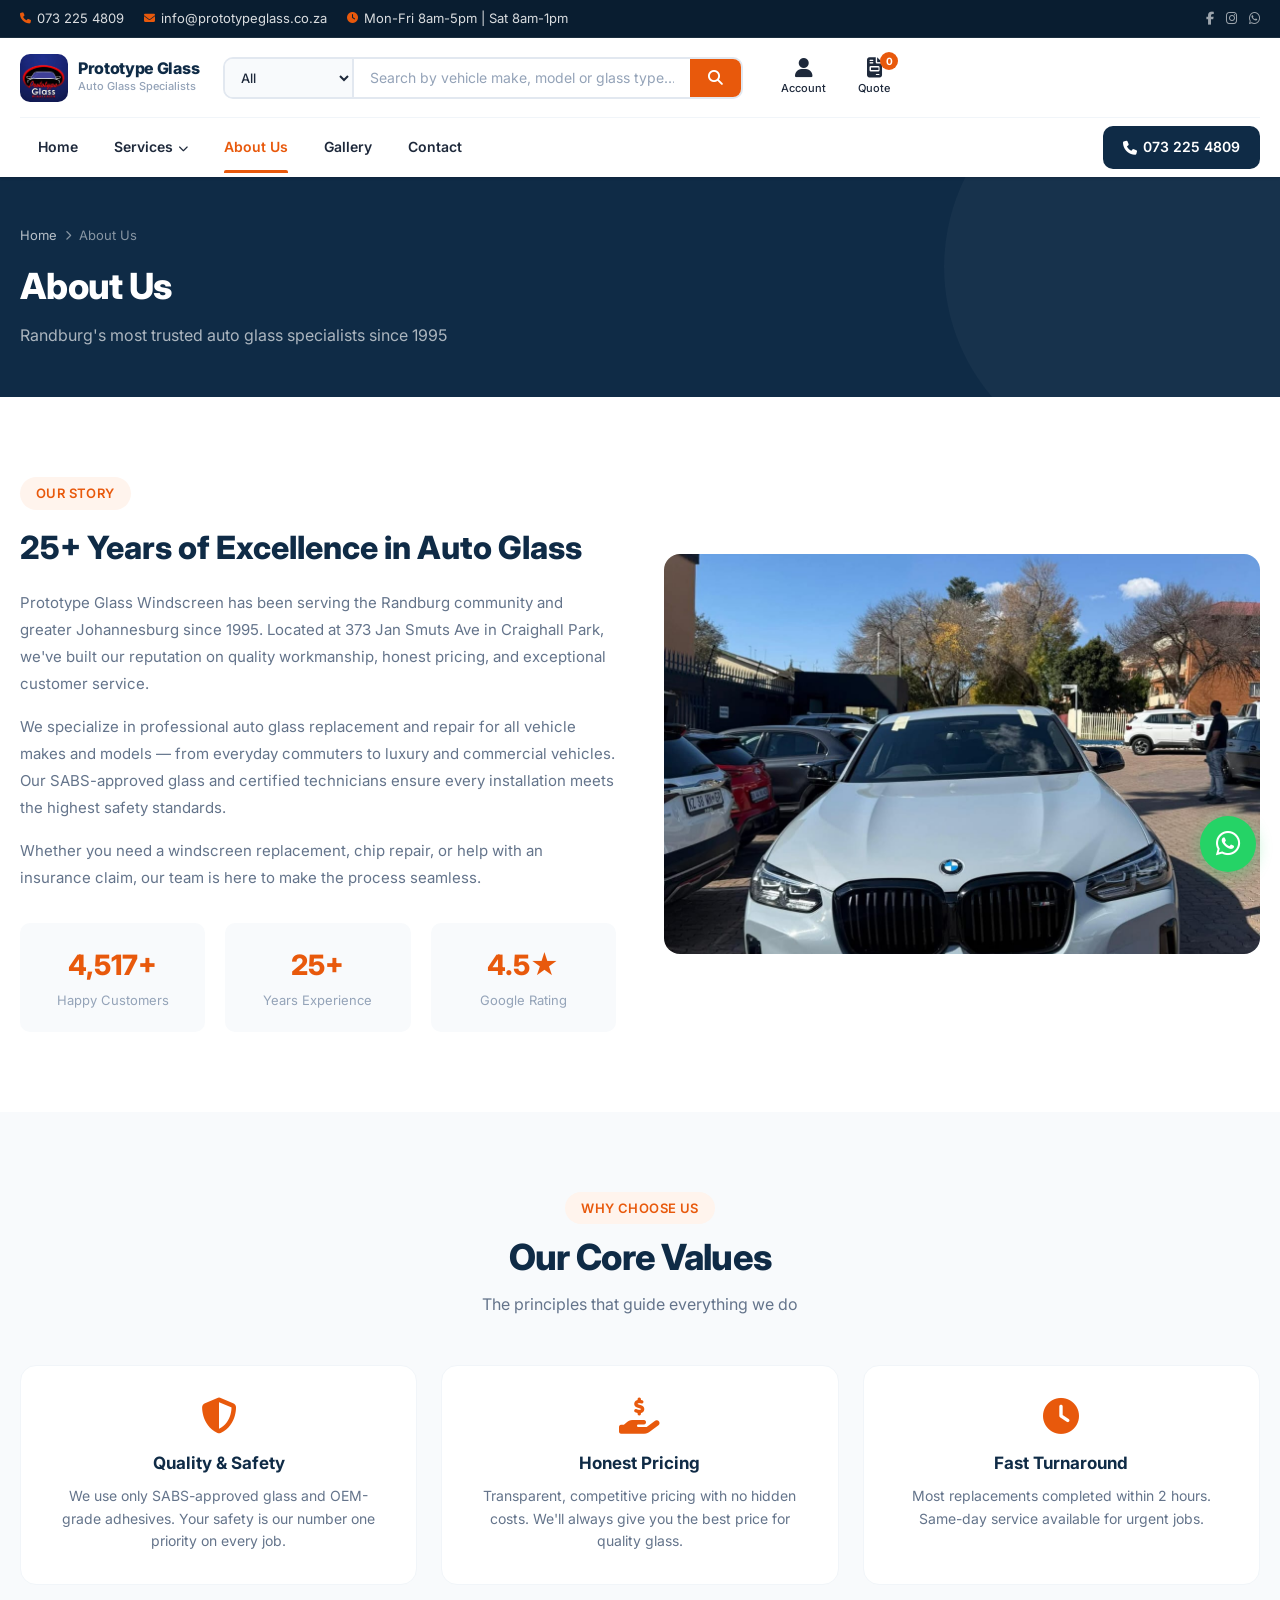
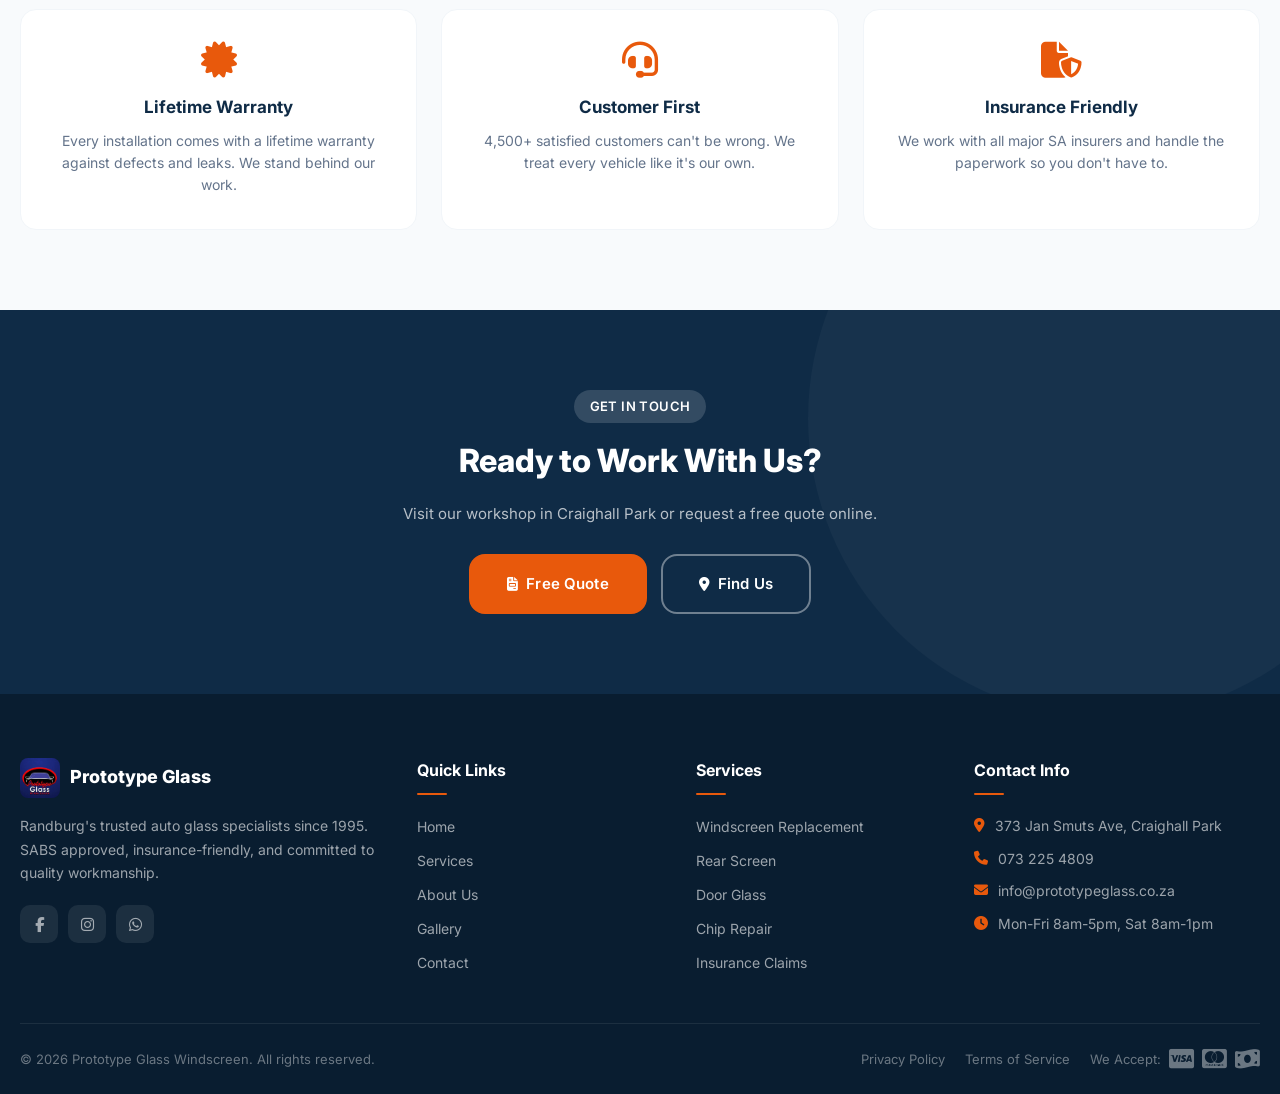
==== about.html @ 31b64b14 "Prototype Glass Windscreen - Professional e-commerce website - 5-page responsive website (index, ser" ====
<!DOCTYPE html>
<html lang="en">
<head>
    <meta charset="UTF-8">
    <meta name="viewport" content="width=device-width, initial-scale=1.0">
    <meta name="description" content="About Prototype Glass Windscreen - Randburg's trusted auto glass specialists since 1995. SABS approved, 4,500+ happy customers.">
    <title>About Us | Prototype Glass Windscreen - Randburg</title>
    <link rel="stylesheet" href="css/styles.css">
    <link rel="preconnect" href="https://fonts.googleapis.com">
    <link rel="preconnect" href="https://fonts.gstatic.com" crossorigin>
    <link href="https://fonts.googleapis.com/css2?family=Inter:wght@300;400;500;600;700;800&display=swap" rel="stylesheet">
    <link rel="stylesheet" href="https://cdnjs.cloudflare.com/ajax/libs/font-awesome/6.5.1/css/all.min.css">
</head>
<body>
    <!-- Top Bar -->
    <div class="top-bar">
        <div class="container">
            <div class="top-bar-inner">
                <div class="top-bar-left">
                    <a href="tel:0732254809"><i class="fas fa-phone"></i> 073 225 4809</a>
                    <a href="mailto:info@prototypeglass.co.za"><i class="fas fa-envelope"></i> info@prototypeglass.co.za</a>
                    <span class="top-bar-hours"><i class="fas fa-clock"></i> Mon-Fri 8am-5pm | Sat 8am-1pm</span>
                </div>
                <div class="top-bar-right">
                    <div class="top-bar-social">
                        <a href="#"><i class="fab fa-facebook-f"></i></a>
                        <a href="#"><i class="fab fa-instagram"></i></a>
                        <a href="#"><i class="fab fa-whatsapp"></i></a>
                    </div>
                </div>
            </div>
        </div>
    </div>

    <!-- Navigation -->
    <nav class="navbar" id="navbar">
        <div class="container">
            <div class="nav-wrapper">
                <a href="index.html" class="logo">
                    <img src="images/brands/logo.jpeg" alt="Prototype Glass Windscreen">
                    <div class="logo-text">
                        <span class="logo-name">Prototype Glass</span>
                        <span class="logo-tagline">Auto Glass Specialists</span>
                    </div>
                </a>
                <div class="nav-search" id="navSearch">
                    <form action="search.php" method="GET" class="search-form">
                        <select name="category" class="search-category">
                            <option value="all">All</option>
                            <option value="windscreen">Windscreens</option>
                            <option value="rear">Rear Glass</option>
                            <option value="door">Door Glass</option>
                            <option value="repair">Repairs</option>
                        </select>
                        <input type="text" name="q" placeholder="Search by vehicle make, model or glass type..." class="search-input" id="searchInput" autocomplete="off">
                        <button type="submit" class="search-btn"><i class="fas fa-search"></i></button>
                    </form>
                    <div class="search-results" id="searchResults"></div>
                </div>
                <div class="nav-actions">
                    <a href="contact.html" class="nav-action-btn"><i class="fas fa-user"></i><span>Account</span></a>
                    <a href="index.html#quote" class="nav-action-btn nav-quote-btn"><i class="fas fa-file-invoice"></i><span>Quote</span><span class="quote-count" id="quoteCount">0</span></a>
                </div>
                <button class="mobile-toggle" id="mobileToggle" aria-label="Menu"><span></span><span></span><span></span></button>
            </div>
            <div class="nav-menu-wrapper" id="navMenuWrapper">
                <ul class="nav-menu">
                    <li><a href="index.html">Home</a></li>
                    <li class="has-dropdown"><a href="services.html">Services <i class="fas fa-chevron-down"></i></a></li>
                    <li><a href="about.html" class="active">About Us</a></li>
                    <li><a href="gallery.html">Gallery</a></li>
                    <li><a href="contact.html">Contact</a></li>
                </ul>
                <div class="nav-menu-cta"><a href="tel:0732254809" class="nav-call-btn"><i class="fas fa-phone"></i> 073 225 4809</a></div>
            </div>
        </div>
    </nav>

    <!-- Page Header -->
    <section class="page-header">
        <div class="container">
            <div class="page-header-content">
                <div class="page-breadcrumb">
                    <a href="index.html">Home</a> <i class="fas fa-chevron-right" style="font-size:10px;"></i> <span>About Us</span>
                </div>
                <h1>About Us</h1>
                <p>Randburg's most trusted auto glass specialists since 1995</p>
            </div>
        </div>
    </section>

    <!-- About Hero -->
    <section class="about-hero">
        <div class="container">
            <div class="about-grid">
                <div class="about-content">
                    <span class="section-badge">Our Story</span>
                    <h2>25+ Years of Excellence in Auto Glass</h2>
                    <p>Prototype Glass Windscreen has been serving the Randburg community and greater Johannesburg since 1995. Located at 373 Jan Smuts Ave in Craighall Park, we've built our reputation on quality workmanship, honest pricing, and exceptional customer service.</p>
                    <p>We specialize in professional auto glass replacement and repair for all vehicle makes and models — from everyday commuters to luxury and commercial vehicles. Our SABS-approved glass and certified technicians ensure every installation meets the highest safety standards.</p>
                    <p>Whether you need a windscreen replacement, chip repair, or help with an insurance claim, our team is here to make the process seamless.</p>
                    <div class="about-stats">
                        <div class="about-stat">
                            <strong>4,517+</strong>
                            <span>Happy Customers</span>
                        </div>
                        <div class="about-stat">
                            <strong>25+</strong>
                            <span>Years Experience</span>
                        </div>
                        <div class="about-stat">
                            <strong>4.5★</strong>
                            <span>Google Rating</span>
                        </div>
                    </div>
                </div>
                <div class="about-img">
                    <img src="images/services/WhatsApp Image 2026-04-15 at 3.09.18 PM.jpeg" alt="Our Workshop" loading="lazy">
                </div>
            </div>
        </div>
    </section>

    <!-- Values -->
    <section class="values-section">
        <div class="container">
            <div class="section-header">
                <span class="section-badge">Why Choose Us</span>
                <h2>Our Core Values</h2>
                <p>The principles that guide everything we do</p>
            </div>
            <div class="values-grid">
                <div class="value-card">
                    <i class="fas fa-shield-halved"></i>
                    <h3>Quality & Safety</h3>
                    <p>We use only SABS-approved glass and OEM-grade adhesives. Your safety is our number one priority on every job.</p>
                </div>
                <div class="value-card">
                    <i class="fas fa-hand-holding-dollar"></i>
                    <h3>Honest Pricing</h3>
                    <p>Transparent, competitive pricing with no hidden costs. We'll always give you the best price for quality glass.</p>
                </div>
                <div class="value-card">
                    <i class="fas fa-clock"></i>
                    <h3>Fast Turnaround</h3>
                    <p>Most replacements completed within 2 hours. Same-day service available for urgent jobs.</p>
                </div>
                <div class="value-card">
                    <i class="fas fa-certificate"></i>
                    <h3>Lifetime Warranty</h3>
                    <p>Every installation comes with a lifetime warranty against defects and leaks. We stand behind our work.</p>
                </div>
                <div class="value-card">
                    <i class="fas fa-headset"></i>
                    <h3>Customer First</h3>
                    <p>4,500+ satisfied customers can't be wrong. We treat every vehicle like it's our own.</p>
                </div>
                <div class="value-card">
                    <i class="fas fa-file-shield"></i>
                    <h3>Insurance Friendly</h3>
                    <p>We work with all major SA insurers and handle the paperwork so you don't have to.</p>
                </div>
            </div>
        </div>
    </section>

    <!-- CTA -->
    <section class="quote-section">
        <div class="container">
            <div style="text-align:center; color:#fff; max-width:600px; margin:0 auto;">
                <span class="section-badge section-badge-light">Get In Touch</span>
                <h2 style="font-size:32px; font-weight:800; margin-bottom:16px; color:#fff;">Ready to Work With Us?</h2>
                <p style="color:rgba(255,255,255,0.7); margin-bottom:28px;">Visit our workshop in Craighall Park or request a free quote online.</p>
                <div style="display:flex; gap:14px; justify-content:center; flex-wrap:wrap;">
                    <a href="index.html#quote" class="btn btn-primary btn-lg"><i class="fas fa-file-invoice"></i> Free Quote</a>
                    <a href="contact.html" class="btn btn-outline-light btn-lg"><i class="fas fa-map-marker-alt"></i> Find Us</a>
                </div>
            </div>
        </div>
    </section>

    <!-- Footer -->
    <footer class="footer">
        <div class="container">
            <div class="footer-top">
                <div class="footer-col footer-about">
                    <a href="index.html" class="footer-logo"><img src="images/brands/logo.jpeg" alt="Prototype Glass"><span>Prototype Glass</span></a>
                    <p>Randburg's trusted auto glass specialists since 1995. SABS approved, insurance-friendly, and committed to quality workmanship.</p>
                    <div class="footer-social">
                        <a href="#"><i class="fab fa-facebook-f"></i></a>
                        <a href="#"><i class="fab fa-instagram"></i></a>
                        <a href="https://wa.me/27732254809"><i class="fab fa-whatsapp"></i></a>
                    </div>
                </div>
                <div class="footer-col">
                    <h4>Quick Links</h4>
                    <ul><li><a href="index.html">Home</a></li><li><a href="services.html">Services</a></li><li><a href="about.html">About Us</a></li><li><a href="gallery.html">Gallery</a></li><li><a href="contact.html">Contact</a></li></ul>
                </div>
                <div class="footer-col">
                    <h4>Services</h4>
                    <ul><li><a href="services.html#windscreen">Windscreen Replacement</a></li><li><a href="services.html#rear">Rear Screen</a></li><li><a href="services.html#door">Door Glass</a></li><li><a href="services.html#chip">Chip Repair</a></li><li><a href="services.html#insurance">Insurance Claims</a></li></ul>
                </div>
                <div class="footer-col">
                    <h4>Contact Info</h4>
                    <ul class="footer-contact">
                        <li><i class="fas fa-location-dot"></i> 373 Jan Smuts Ave, Craighall Park</li>
                        <li><i class="fas fa-phone"></i> <a href="tel:0732254809">073 225 4809</a></li>
                        <li><i class="fas fa-envelope"></i> <a href="mailto:info@prototypeglass.co.za">info@prototypeglass.co.za</a></li>
                        <li><i class="fas fa-clock"></i> Mon-Fri 8am-5pm, Sat 8am-1pm</li>
                    </ul>
                </div>
            </div>
            <div class="footer-bottom">
                <p>&copy; 2026 Prototype Glass Windscreen. All rights reserved.</p>
                <div class="footer-bottom-right">
                    <a href="#">Privacy Policy</a>
                    <a href="#">Terms of Service</a>
                    <div class="footer-payment"><span>We Accept:</span><i class="fab fa-cc-visa"></i><i class="fab fa-cc-mastercard"></i><i class="fas fa-money-bill-wave"></i></div>
                </div>
            </div>
        </div>
    </footer>

    <button id="scrollTop" class="scroll-top"><i class="fas fa-chevron-up"></i></button>
    <a href="https://wa.me/27732254809" class="whatsapp-float" target="_blank"><i class="fab fa-whatsapp"></i></a>
    <script src="js/main.js"></script>
</body>
</html>
---- css/styles.css ----
/* ============================================
   PROTOTYPE GLASS WINDSCREEN - E-COMMERCE CSS
   Professional Auto Glass Platform
   ============================================ */

/* === CSS Variables === */
:root {
    --primary: #0f2b46;
    --primary-dark: #091d30;
    --primary-light: #1a3d5c;
    --accent: #e8590c;
    --accent-hover: #d14b08;
    --accent-light: #fff4ed;
    --secondary: #0ea5e9;
    --secondary-light: #e0f2fe;
    --success: #16a34a;
    --warning: #f59e0b;
    --text: #1e293b;
    --text-light: #64748b;
    --text-muted: #94a3b8;
    --bg: #ffffff;
    --bg-light: #f8fafc;
    --bg-dark: #f1f5f9;
    --border: #e2e8f0;
    --border-light: #f1f5f9;
    --shadow-sm: 0 1px 2px rgba(0,0,0,0.05);
    --shadow: 0 1px 3px rgba(0,0,0,0.1), 0 1px 2px rgba(0,0,0,0.06);
    --shadow-md: 0 4px 6px -1px rgba(0,0,0,0.1), 0 2px 4px -2px rgba(0,0,0,0.1);
    --shadow-lg: 0 10px 15px -3px rgba(0,0,0,0.1), 0 4px 6px -4px rgba(0,0,0,0.1);
    --shadow-xl: 0 20px 25px -5px rgba(0,0,0,0.1), 0 8px 10px -6px rgba(0,0,0,0.1);
    --radius-sm: 6px;
    --radius: 10px;
    --radius-lg: 16px;
    --radius-xl: 24px;
    --transition: all 0.3s cubic-bezier(0.4, 0, 0.2, 1);
    --font: 'Inter', -apple-system, BlinkMacSystemFont, 'Segoe UI', sans-serif;
}

/* === Reset & Base === */
*, *::before, *::after {
    margin: 0;
    padding: 0;
    box-sizing: border-box;
}

html {
    scroll-behavior: smooth;
    -webkit-font-smoothing: antialiased;
}

body {
    font-family: var(--font);
    font-size: 15px;
    line-height: 1.6;
    color: var(--text);
    background: var(--bg);
    overflow-x: hidden;
}

img {
    max-width: 100%;
    height: auto;
    display: block;
}

a {
    text-decoration: none;
    color: inherit;
    transition: var(--transition);
}

ul { list-style: none; }

.container {
    max-width: 1280px;
    margin: 0 auto;
    padding: 0 20px;
}

/* === Buttons === */
.btn {
    display: inline-flex;
    align-items: center;
    gap: 8px;
    padding: 12px 28px;
    border-radius: var(--radius);
    font-weight: 600;
    font-size: 14px;
    border: 2px solid transparent;
    cursor: pointer;
    transition: var(--transition);
    font-family: var(--font);
    letter-spacing: 0.01em;
}
.btn i { font-size: 14px; }

.btn-primary {
    background: var(--accent);
    color: #fff;
    border-color: var(--accent);
}
.btn-primary:hover {
    background: var(--accent-hover);
    border-color: var(--accent-hover);
    transform: translateY(-2px);
    box-shadow: 0 6px 20px rgba(232, 89, 12, 0.35);
}

.btn-outline {
    background: transparent;
    color: var(--primary);
    border-color: var(--border);
}
.btn-outline:hover {
    border-color: var(--accent);
    color: var(--accent);
    transform: translateY(-2px);
}

.btn-outline-light {
    background: transparent;
    color: #fff;
    border-color: rgba(255,255,255,0.4);
}
.btn-outline-light:hover {
    background: #fff;
    color: var(--primary);
    border-color: #fff;
    transform: translateY(-2px);
}

.btn-lg {
    padding: 16px 36px;
    font-size: 15px;
    border-radius: var(--radius-lg);
}

.btn-sm {
    padding: 8px 18px;
    font-size: 13px;
    border-radius: var(--radius-sm);
}

.btn-block {
    width: 100%;
    justify-content: center;
    padding: 16px;
    font-size: 15px;
}

/* === Section Styling === */
.section-header {
    text-align: center;
    margin-bottom: 48px;
}

.section-badge {
    display: inline-block;
    background: var(--accent-light);
    color: var(--accent);
    padding: 6px 16px;
    border-radius: 50px;
    font-size: 13px;
    font-weight: 600;
    letter-spacing: 0.03em;
    text-transform: uppercase;
    margin-bottom: 12px;
}

.section-badge-light {
    background: rgba(255,255,255,0.15);
    color: #fff;
}

.section-header h2 {
    font-size: 36px;
    font-weight: 800;
    color: var(--primary);
    margin-bottom: 12px;
    letter-spacing: -0.02em;
    line-height: 1.2;
}

.section-header p {
    font-size: 16px;
    color: var(--text-light);
    max-width: 560px;
    margin: 0 auto;
}

/* ============================================
   TOP BAR
   ============================================ */
.top-bar {
    background: var(--primary-dark);
    color: rgba(255,255,255,0.85);
    font-size: 13px;
    padding: 8px 0;
    border-bottom: 1px solid rgba(255,255,255,0.08);
}

.top-bar-inner {
    display: flex;
    justify-content: space-between;
    align-items: center;
    flex-wrap: wrap;
    gap: 10px;
}

.top-bar-left {
    display: flex;
    align-items: center;
    gap: 20px;
}

.top-bar-left a {
    color: rgba(255,255,255,0.85);
    display: flex;
    align-items: center;
    gap: 6px;
}
.top-bar-left a:hover { color: var(--accent); }
.top-bar-left i { font-size: 11px; color: var(--accent); }

.top-bar-hours {
    display: flex;
    align-items: center;
    gap: 6px;
}
.top-bar-hours i { font-size: 11px; color: var(--accent); }

.top-bar-right {
    display: flex;
    align-items: center;
    gap: 20px;
}

.top-bar-social {
    display: flex;
    gap: 12px;
}
.top-bar-social a {
    color: rgba(255,255,255,0.6);
    font-size: 13px;
}
.top-bar-social a:hover { color: #fff; }

.top-bar-trust {
    display: flex;
    gap: 16px;
}
.top-bar-trust span {
    display: flex;
    align-items: center;
    gap: 5px;
    font-size: 12px;
    font-weight: 500;
}
.top-bar-trust i {
    color: var(--warning);
    font-size: 11px;
}

/* ============================================
   NAVBAR
   ============================================ */
.navbar {
    background: #fff;
    position: sticky;
    top: 0;
    z-index: 1000;
    box-shadow: var(--shadow);
    transition: var(--transition);
}

.navbar.scrolled {
    box-shadow: var(--shadow-lg);
}

.nav-wrapper {
    display: flex;
    align-items: center;
    gap: 24px;
    padding: 12px 0;
}

.logo {
    display: flex;
    align-items: center;
    gap: 10px;
    flex-shrink: 0;
}

.logo img {
    width: 48px;
    height: 48px;
    border-radius: 10px;
    object-fit: cover;
}

.logo-text {
    display: flex;
    flex-direction: column;
}

.logo-name {
    font-size: 16px;
    font-weight: 800;
    color: var(--primary);
    line-height: 1.1;
    letter-spacing: -0.02em;
}

.logo-tagline {
    font-size: 11px;
    color: var(--text-muted);
    font-weight: 500;
}

/* Search Bar */
.nav-search {
    flex: 1;
    max-width: 520px;
    position: relative;
}

.search-form {
    display: flex;
    border: 2px solid var(--border);
    border-radius: var(--radius);
    overflow: hidden;
    transition: var(--transition);
}

.search-form:focus-within {
    border-color: var(--accent);
    box-shadow: 0 0 0 3px rgba(232, 89, 12, 0.1);
}

.search-category {
    padding: 10px 12px;
    border: none;
    background: var(--bg-light);
    font-size: 13px;
    font-weight: 500;
    color: var(--text);
    border-right: 2px solid var(--border);
    cursor: pointer;
    font-family: var(--font);
    min-width: 110px;
}

.search-input {
    flex: 1;
    padding: 10px 16px;
    border: none;
    font-size: 14px;
    background: #fff;
    font-family: var(--font);
    color: var(--text);
    min-width: 0;
}
.search-input:focus { outline: none; }
.search-input::placeholder { color: var(--text-muted); }

.search-btn {
    padding: 10px 18px;
    background: var(--accent);
    border: none;
    color: #fff;
    cursor: pointer;
    font-size: 15px;
    transition: var(--transition);
}
.search-btn:hover { background: var(--accent-hover); }

.search-results {
    position: absolute;
    top: calc(100% + 4px);
    left: 0;
    right: 0;
    background: #fff;
    border-radius: var(--radius);
    box-shadow: var(--shadow-xl);
    display: none;
    z-index: 100;
    border: 1px solid var(--border);
    max-height: 320px;
    overflow-y: auto;
}

/* Nav Actions */
.nav-actions {
    display: flex;
    align-items: center;
    gap: 4px;
    flex-shrink: 0;
}

.nav-action-btn {
    display: flex;
    flex-direction: column;
    align-items: center;
    padding: 8px 14px;
    border-radius: var(--radius);
    color: var(--text);
    font-size: 11px;
    font-weight: 500;
    position: relative;
    transition: var(--transition);
}
.nav-action-btn i { font-size: 20px; margin-bottom: 2px; }
.nav-action-btn:hover {
    color: var(--accent);
    background: var(--accent-light);
}

.nav-quote-btn { position: relative; }

.quote-count {
    position: absolute;
    top: 2px;
    right: 6px;
    background: var(--accent);
    color: #fff;
    font-size: 10px;
    font-weight: 700;
    width: 18px;
    height: 18px;
    border-radius: 50%;
    display: flex;
    align-items: center;
    justify-content: center;
}

/* Mobile Toggle */
.mobile-toggle {
    display: none;
    flex-direction: column;
    gap: 5px;
    width: 28px;
    background: none;
    border: none;
    cursor: pointer;
    padding: 4px 0;
}
.mobile-toggle span {
    display: block;
    width: 100%;
    height: 2.5px;
    background: var(--primary);
    border-radius: 2px;
    transition: var(--transition);
}

/* Nav Menu */
.nav-menu-wrapper {
    border-top: 1px solid var(--border-light);
    display: flex;
    align-items: center;
}

.nav-menu {
    display: flex;
    align-items: center;
    gap: 0;
    padding: 0;
}

.nav-menu > li > a {
    display: flex;
    align-items: center;
    gap: 5px;
    padding: 14px 18px;
    font-size: 14px;
    font-weight: 600;
    color: var(--text);
    position: relative;
    transition: var(--transition);
}
.nav-menu > li > a i { font-size: 10px; }

.nav-menu > li > a::after {
    content: '';
    position: absolute;
    bottom: 0;
    left: 18px;
    right: 18px;
    height: 2.5px;
    background: var(--accent);
    border-radius: 2px 2px 0 0;
    transform: scaleX(0);
    transition: var(--transition);
}

.nav-menu > li > a:hover,
.nav-menu > li > a.active {
    color: var(--accent);
}

.nav-menu > li > a:hover::after,
.nav-menu > li > a.active::after {
    transform: scaleX(1);
}

.nav-menu-cta {
    margin-left: auto;
    padding: 8px 0;
}

.nav-call-btn {
    display: inline-flex;
    align-items: center;
    gap: 6px;
    padding: 10px 20px;
    background: var(--primary);
    color: #fff;
    border-radius: var(--radius);
    font-size: 14px;
    font-weight: 600;
}
.nav-call-btn:hover {
    background: var(--primary-light);
    transform: translateY(-1px);
}

/* Mega Dropdown */
.has-dropdown { position: relative; }

.mega-dropdown {
    position: absolute;
    top: 100%;
    left: 0;
    display: none;
    grid-template-columns: 1fr 1fr 200px;
    gap: 0;
    background: #fff;
    border-radius: 0 0 var(--radius-lg) var(--radius-lg);
    box-shadow: var(--shadow-xl);
    min-width: 580px;
    border: 1px solid var(--border);
    border-top: 3px solid var(--accent);
    z-index: 100;
    overflow: hidden;
}

.has-dropdown:hover .mega-dropdown {
    display: grid;
    animation: fadeDown 0.25s ease;
}

@keyframes fadeDown {
    from { opacity: 0; transform: translateY(-8px); }
    to { opacity: 1; transform: translateY(0); }
}

.mega-col {
    padding: 24px;
}

.mega-col h4 {
    font-size: 13px;
    font-weight: 700;
    color: var(--text-muted);
    text-transform: uppercase;
    letter-spacing: 0.05em;
    margin-bottom: 12px;
}

.mega-col a {
    display: block;
    padding: 7px 0;
    font-size: 14px;
    color: var(--text);
    font-weight: 500;
}
.mega-col a:hover { color: var(--accent); padding-left: 6px; }

.mega-promo {
    background: var(--bg-light);
    display: flex;
    flex-direction: column;
    align-items: center;
    text-align: center;
    gap: 10px;
}
.mega-promo img {
    width: 100%;
    height: 100px;
    object-fit: cover;
    border-radius: var(--radius);
}
.mega-promo p { font-size: 13px; color: var(--text-light); }
.mega-cta {
    font-size: 13px;
    font-weight: 600;
    color: var(--accent);
}

/* ============================================
   HERO
   ============================================ */
.hero {
    position: relative;
    min-height: 600px;
    display: flex;
    align-items: center;
    overflow: hidden;
    background: var(--primary-dark);
}

.hero-slider {
    position: absolute;
    inset: 0;
    z-index: 1;
}

.hero-slide {
    position: absolute;
    inset: 0;
    background-size: cover;
    background-position: center;
    opacity: 0;
    transition: opacity 1s ease;
}
.hero-slide.active { opacity: 1; }

.hero-overlay {
    position: absolute;
    inset: 0;
    background: linear-gradient(135deg, rgba(15, 43, 70, 0.92) 0%, rgba(15, 43, 70, 0.75) 50%, rgba(15, 43, 70, 0.6) 100%);
    z-index: 2;
}

.hero > .container {
    position: relative;
    z-index: 3;
    width: 100%;
    padding: 80px 20px;
}

.hero-content {
    max-width: 680px;
}

.hero-badge-top {
    display: flex;
    gap: 12px;
    margin-bottom: 24px;
    flex-wrap: wrap;
}

.hero-badge-top span {
    display: inline-flex;
    align-items: center;
    gap: 6px;
    background: rgba(255,255,255,0.12);
    backdrop-filter: blur(8px);
    color: #fff;
    padding: 8px 16px;
    border-radius: 50px;
    font-size: 13px;
    font-weight: 600;
    border: 1px solid rgba(255,255,255,0.15);
}
.hero-badge-top span i { color: var(--warning); }

.hero h1 {
    font-size: 52px;
    font-weight: 800;
    color: #fff;
    line-height: 1.1;
    letter-spacing: -0.03em;
    margin-bottom: 20px;
}

.text-accent { color: var(--accent); }

.hero-desc {
    font-size: 17px;
    color: rgba(255,255,255,0.8);
    line-height: 1.7;
    margin-bottom: 32px;
    max-width: 560px;
}

.hero-cta {
    display: flex;
    gap: 14px;
    flex-wrap: wrap;
    margin-bottom: 48px;
}

.hero-stats {
    display: flex;
    align-items: center;
    gap: 32px;
    flex-wrap: wrap;
}

.hero-stat {
    text-align: left;
}

.hero-stat strong {
    display: block;
    font-size: 22px;
    font-weight: 800;
    color: #fff;
}
.hero-stat strong i { color: var(--warning); font-size: 16px; }

.hero-stat span {
    font-size: 13px;
    color: rgba(255,255,255,0.6);
    font-weight: 500;
}

.hero-stat-divider {
    width: 1px;
    height: 40px;
    background: rgba(255,255,255,0.2);
}

.hero-slider-nav {
    position: absolute;
    bottom: 28px;
    left: 50%;
    transform: translateX(-50%);
    z-index: 10;
    display: flex;
    gap: 8px;
}

.slider-dot {
    width: 10px;
    height: 10px;
    border-radius: 50%;
    background: rgba(255,255,255,0.35);
    border: none;
    cursor: pointer;
    transition: var(--transition);
}
.slider-dot.active {
    background: var(--accent);
    width: 28px;
    border-radius: 5px;
}

/* ============================================
   TRUST BAR
   ============================================ */
.trust-bar {
    background: var(--bg-light);
    border-bottom: 1px solid var(--border);
    padding: 20px 0;
}

.trust-items {
    display: grid;
    grid-template-columns: repeat(4, 1fr);
    gap: 20px;
}

.trust-item {
    display: flex;
    align-items: center;
    gap: 14px;
    padding: 8px 0;
}

.trust-item > i {
    font-size: 28px;
    color: var(--accent);
    width: 36px;
    text-align: center;
    flex-shrink: 0;
}

.trust-item strong {
    display: block;
    font-size: 14px;
    font-weight: 700;
    color: var(--primary);
}

.trust-item span {
    font-size: 12px;
    color: var(--text-muted);
}

/* ============================================
   SERVICE CATEGORIES
   ============================================ */
.categories {
    padding: 80px 0;
}

.category-grid {
    display: grid;
    grid-template-columns: repeat(4, 1fr);
    gap: 20px;
}

.category-card {
    position: relative;
    border-radius: var(--radius-lg);
    overflow: hidden;
    display: block;
    aspect-ratio: 3/4;
}

.category-card-wide {
    grid-column: span 2;
    aspect-ratio: auto;
}

.category-img {
    position: absolute;
    inset: 0;
}

.category-img img {
    width: 100%;
    height: 100%;
    object-fit: cover;
    transition: transform 0.6s ease;
}

.category-card:hover .category-img img {
    transform: scale(1.08);
}

.category-overlay {
    position: absolute;
    inset: 0;
    background: linear-gradient(to top, rgba(0,0,0,0.85) 0%, rgba(0,0,0,0.2) 50%, rgba(0,0,0,0.05) 100%);
}

.category-info {
    position: absolute;
    bottom: 0;
    left: 0;
    right: 0;
    padding: 24px;
    z-index: 2;
    color: #fff;
}

.category-info h3 {
    font-size: 18px;
    font-weight: 700;
    margin-bottom: 4px;
}

.category-info p {
    font-size: 14px;
    color: rgba(255,255,255,0.75);
    margin-bottom: 8px;
}

.category-link {
    font-size: 13px;
    font-weight: 600;
    color: var(--accent);
    display: inline-flex;
    align-items: center;
    gap: 6px;
    transition: var(--transition);
}

.category-card:hover .category-link {
    gap: 10px;
}

/* ============================================
   PRODUCTS / FEATURED SERVICES
   ============================================ */
.products {
    padding: 80px 0;
    background: var(--bg-light);
}

.product-tabs {
    display: flex;
    justify-content: center;
    gap: 8px;
    margin-bottom: 40px;
    flex-wrap: wrap;
}

.product-tab {
    padding: 10px 24px;
    border: 2px solid var(--border);
    border-radius: 50px;
    background: #fff;
    font-size: 14px;
    font-weight: 600;
    color: var(--text);
    cursor: pointer;
    transition: var(--transition);
    font-family: var(--font);
}

.product-tab:hover {
    border-color: var(--accent);
    color: var(--accent);
}

.product-tab.active {
    background: var(--accent);
    border-color: var(--accent);
    color: #fff;
}

.product-grid {
    display: grid;
    grid-template-columns: repeat(3, 1fr);
    gap: 24px;
}

.product-card {
    background: #fff;
    border-radius: var(--radius-lg);
    overflow: hidden;
    box-shadow: var(--shadow);
    transition: var(--transition);
    border: 1px solid var(--border-light);
}

.product-card:hover {
    transform: translateY(-6px);
    box-shadow: var(--shadow-xl);
}

.product-card-img {
    position: relative;
    height: 220px;
    overflow: hidden;
}

.product-card-img img {
    width: 100%;
    height: 100%;
    object-fit: cover;
    transition: transform 0.5s ease;
}

.product-card:hover .product-card-img img {
    transform: scale(1.05);
}

.product-card-badge {
    position: absolute;
    top: 14px;
    left: 14px;
    background: var(--accent);
    color: #fff;
    padding: 4px 12px;
    border-radius: 50px;
    font-size: 11px;
    font-weight: 700;
    text-transform: uppercase;
    letter-spacing: 0.05em;
}

.product-card-body {
    padding: 20px;
}

.product-card-body h3 {
    font-size: 17px;
    font-weight: 700;
    color: var(--primary);
    margin-bottom: 8px;
}

.product-card-body p {
    font-size: 13px;
    color: var(--text-light);
    margin-bottom: 16px;
    line-height: 1.6;
}

.product-features {
    display: flex;
    flex-wrap: wrap;
    gap: 6px;
    margin-bottom: 18px;
}

.product-feature {
    background: var(--bg-light);
    color: var(--text);
    padding: 4px 10px;
    border-radius: 50px;
    font-size: 12px;
    font-weight: 500;
    display: inline-flex;
    align-items: center;
    gap: 4px;
}
.product-feature i {
    color: var(--success);
    font-size: 10px;
}

.product-card-footer {
    display: flex;
    align-items: center;
    justify-content: space-between;
    padding-top: 16px;
    border-top: 1px solid var(--border-light);
}

.product-price {
    font-size: 12px;
    color: var(--text-muted);
}
.product-price strong {
    display: block;
    font-size: 20px;
    color: var(--accent);
    font-weight: 800;
}

.btn-add-quote {
    display: inline-flex;
    align-items: center;
    gap: 6px;
    padding: 10px 20px;
    background: var(--primary);
    color: #fff;
    border-radius: var(--radius);
    font-size: 13px;
    font-weight: 600;
    border: none;
    cursor: pointer;
    transition: var(--transition);
    font-family: var(--font);
}
.btn-add-quote:hover {
    background: var(--accent);
    transform: translateY(-2px);
}

.products-footer {
    text-align: center;
    margin-top: 48px;
}

/* ============================================
   PROCESS / HOW IT WORKS
   ============================================ */
.process {
    padding: 80px 0;
    background: #fff;
}

.process-timeline {
    display: flex;
    align-items: flex-start;
    justify-content: center;
    gap: 0;
    flex-wrap: wrap;
}

.process-step {
    text-align: center;
    flex: 1;
    max-width: 240px;
    position: relative;
}

.process-icon {
    width: 80px;
    height: 80px;
    border-radius: 50%;
    background: var(--accent-light);
    display: flex;
    align-items: center;
    justify-content: center;
    margin: 0 auto 20px;
    position: relative;
    transition: var(--transition);
}
.process-icon i {
    font-size: 28px;
    color: var(--accent);
}

.process-num {
    position: absolute;
    top: -6px;
    right: -6px;
    width: 28px;
    height: 28px;
    background: var(--primary);
    color: #fff;
    border-radius: 50%;
    font-size: 12px;
    font-weight: 800;
    display: flex;
    align-items: center;
    justify-content: center;
}

.process-step:hover .process-icon {
    background: var(--accent);
    transform: translateY(-4px);
    box-shadow: 0 8px 24px rgba(232, 89, 12, 0.3);
}
.process-step:hover .process-icon i { color: #fff; }

.process-step h3 {
    font-size: 17px;
    font-weight: 700;
    color: var(--primary);
    margin-bottom: 8px;
}

.process-step p {
    font-size: 13px;
    color: var(--text-light);
    line-height: 1.6;
    padding: 0 10px;
}

.process-connector {
    width: 60px;
    height: 2px;
    background: var(--border);
    margin-top: 40px;
    flex-shrink: 0;
    position: relative;
}
.process-connector::after {
    content: '';
    position: absolute;
    right: -4px;
    top: -4px;
    width: 0;
    height: 0;
    border-top: 5px solid transparent;
    border-bottom: 5px solid transparent;
    border-left: 8px solid var(--border);
}

/* ============================================
   BRANDS SECTION
   ============================================ */
.brands-section {
    padding: 80px 0;
    background: var(--bg-light);
}

.brands-showcase {
    display: grid;
    grid-template-columns: repeat(3, 1fr);
    gap: 20px;
}

.brand-item {
    position: relative;
    border-radius: var(--radius-lg);
    overflow: hidden;
    height: 240px;
    cursor: pointer;
}

.brand-item img {
    width: 100%;
    height: 100%;
    object-fit: cover;
    transition: transform 0.5s ease;
}

.brand-item:hover img {
    transform: scale(1.08);
}

.brand-overlay {
    position: absolute;
    inset: 0;
    background: linear-gradient(to top, rgba(15, 43, 70, 0.9) 0%, rgba(15, 43, 70, 0.3) 50%, transparent 100%);
    display: flex;
    flex-direction: column;
    align-items: center;
    justify-content: flex-end;
    padding: 24px;
    color: #fff;
    text-align: center;
    transition: var(--transition);
}

.brand-item:hover .brand-overlay {
    background: linear-gradient(to top, rgba(15, 43, 70, 0.95) 0%, rgba(15, 43, 70, 0.5) 100%);
}

.brand-overlay h4 {
    font-size: 20px;
    font-weight: 700;
    margin-bottom: 4px;
}

.brand-overlay span {
    font-size: 13px;
    color: rgba(255,255,255,0.7);
    margin-bottom: 14px;
}

.brands-note {
    text-align: center;
    margin-top: 32px;
    font-size: 15px;
    color: var(--text-light);
}
.brands-note a {
    color: var(--accent);
    font-weight: 600;
}
.brands-note a:hover { text-decoration: underline; }

/* ============================================
   TESTIMONIALS
   ============================================ */
.testimonials {
    padding: 80px 0;
}

.testimonial-slider {
    display: grid;
    grid-template-columns: repeat(3, 1fr);
    gap: 24px;
}

.testimonial-card {
    background: #fff;
    padding: 32px;
    border-radius: var(--radius-lg);
    border: 1px solid var(--border);
    transition: var(--transition);
}

.testimonial-card:hover {
    box-shadow: var(--shadow-lg);
    transform: translateY(-4px);
    border-color: transparent;
}

.testimonial-stars {
    margin-bottom: 16px;
}
.testimonial-stars i { color: var(--warning); font-size: 16px; }

.testimonial-card > p {
    font-size: 15px;
    color: var(--text);
    line-height: 1.7;
    margin-bottom: 24px;
    font-style: italic;
}

.testimonial-author {
    display: flex;
    align-items: center;
    gap: 12px;
}

.author-avatar {
    width: 44px;
    height: 44px;
    border-radius: 50%;
    background: var(--primary);
    color: #fff;
    display: flex;
    align-items: center;
    justify-content: center;
    font-weight: 700;
    font-size: 14px;
}

.testimonial-author strong {
    display: block;
    font-size: 14px;
    font-weight: 700;
    color: var(--primary);
}

.testimonial-author span {
    font-size: 12px;
    color: var(--text-muted);
}

/* ============================================
   QUOTE SECTION
   ============================================ */
.quote-section {
    padding: 80px 0;
    background: var(--primary);
    position: relative;
    overflow: hidden;
}

.quote-section::before {
    content: '';
    position: absolute;
    top: -50%;
    right: -10%;
    width: 600px;
    height: 600px;
    border-radius: 50%;
    background: rgba(255,255,255,0.03);
}

.quote-wrapper {
    display: grid;
    grid-template-columns: 1fr 1fr;
    gap: 48px;
    align-items: start;
    position: relative;
    z-index: 1;
}

.quote-info {
    color: #fff;
}

.quote-info h2 {
    font-size: 36px;
    font-weight: 800;
    margin-bottom: 16px;
    letter-spacing: -0.02em;
}

.quote-info > p {
    font-size: 16px;
    color: rgba(255,255,255,0.7);
    margin-bottom: 32px;
    line-height: 1.7;
}

.quote-features {
    display: grid;
    gap: 16px;
    margin-bottom: 36px;
}

.quote-feature {
    display: flex;
    align-items: center;
    gap: 12px;
    font-size: 15px;
}
.quote-feature i { color: var(--success); font-size: 18px; }

.quote-contact p {
    font-size: 14px;
    color: rgba(255,255,255,0.5);
    margin-bottom: 14px;
}

.quote-phone,
.quote-whatsapp {
    display: inline-flex;
    align-items: center;
    gap: 8px;
    padding: 12px 24px;
    border-radius: var(--radius);
    font-weight: 600;
    font-size: 14px;
    transition: var(--transition);
    margin-right: 10px;
    margin-bottom: 8px;
}

.quote-phone {
    background: rgba(255,255,255,0.1);
    color: #fff;
    border: 1px solid rgba(255,255,255,0.2);
}
.quote-phone:hover { background: rgba(255,255,255,0.2); }

.quote-whatsapp {
    background: #25d366;
    color: #fff;
}
.quote-whatsapp:hover { background: #20bd5a; }

.quote-form-card {
    background: #fff;
    border-radius: var(--radius-lg);
    overflow: hidden;
    box-shadow: var(--shadow-xl);
}

.quote-form-header {
    background: var(--bg-light);
    padding: 18px 28px;
    border-bottom: 1px solid var(--border);
}

.quote-form-header h3 {
    font-size: 16px;
    font-weight: 700;
    color: var(--primary);
    display: flex;
    align-items: center;
    gap: 8px;
}
.quote-form-header i { color: var(--accent); }

.quote-form-card form {
    padding: 28px;
}

.form-row {
    display: grid;
    grid-template-columns: 1fr 1fr;
    gap: 16px;
}

.form-group {
    margin-bottom: 16px;
}

.form-group label {
    display: block;
    font-size: 13px;
    font-weight: 600;
    color: var(--text);
    margin-bottom: 6px;
}

.required { color: var(--accent); }

.form-group input,
.form-group select,
.form-group textarea {
    width: 100%;
    padding: 12px 14px;
    border: 1.5px solid var(--border);
    border-radius: var(--radius);
    font-size: 14px;
    font-family: var(--font);
    color: var(--text);
    background: #fff;
    transition: var(--transition);
}

.form-group input:focus,
.form-group select:focus,
.form-group textarea:focus {
    outline: none;
    border-color: var(--accent);
    box-shadow: 0 0 0 3px rgba(232, 89, 12, 0.1);
}

.form-group input::placeholder,
.form-group textarea::placeholder {
    color: var(--text-muted);
}

.form-group textarea { resize: vertical; }

.form-disclaimer {
    text-align: center;
    font-size: 12px;
    color: var(--text-muted);
    margin-top: 12px;
}
.form-disclaimer a { color: var(--accent); }

/* ============================================
   LOCATION
   ============================================ */
.location-section {
    padding: 80px 0;
}

.location-grid {
    display: grid;
    grid-template-columns: 1fr 1fr;
    gap: 48px;
    align-items: start;
}

.location-info h2 {
    font-size: 32px;
    font-weight: 800;
    color: var(--primary);
    margin-bottom: 28px;
}

.location-details {
    display: grid;
    gap: 20px;
    margin-bottom: 28px;
}

.location-detail {
    display: flex;
    gap: 16px;
    align-items: start;
}

.location-detail > i {
    font-size: 20px;
    color: var(--accent);
    width: 24px;
    text-align: center;
    margin-top: 2px;
    flex-shrink: 0;
}

.location-detail strong {
    display: block;
    font-size: 14px;
    font-weight: 700;
    color: var(--primary);
    margin-bottom: 2px;
}

.location-detail p {
    font-size: 14px;
    color: var(--text-light);
    line-height: 1.6;
}
.location-detail a { color: var(--accent); }
.location-detail a:hover { text-decoration: underline; }

.location-map {
    height: 420px;
    border-radius: var(--radius-lg);
    overflow: hidden;
    box-shadow: var(--shadow-lg);
}

.location-map iframe {
    border-radius: var(--radius-lg);
}

/* ============================================
   NEWSLETTER
   ============================================ */
.newsletter {
    padding: 48px 0;
    background: var(--bg-light);
    border-top: 1px solid var(--border);
    border-bottom: 1px solid var(--border);
}

.newsletter-inner {
    display: flex;
    align-items: center;
    justify-content: space-between;
    gap: 40px;
}

.newsletter-text h3 {
    font-size: 20px;
    font-weight: 700;
    color: var(--primary);
    display: flex;
    align-items: center;
    gap: 8px;
    margin-bottom: 4px;
}
.newsletter-text h3 i { color: var(--accent); }
.newsletter-text p {
    font-size: 14px;
    color: var(--text-light);
}

.newsletter-form {
    display: flex;
    gap: 0;
    flex-shrink: 0;
}

.newsletter-form input {
    padding: 14px 20px;
    border: 2px solid var(--border);
    border-right: none;
    border-radius: var(--radius) 0 0 var(--radius);
    font-size: 14px;
    width: 300px;
    font-family: var(--font);
    transition: var(--transition);
}
.newsletter-form input:focus {
    outline: none;
    border-color: var(--accent);
}

.newsletter-form .btn {
    border-radius: 0 var(--radius) var(--radius) 0;
}

/* ============================================
   FOOTER
   ============================================ */
.footer {
    background: var(--primary-dark);
    color: rgba(255,255,255,0.75);
    padding: 64px 0 0;
}

.footer-top {
    display: grid;
    grid-template-columns: 1.5fr 1fr 1fr 1.2fr;
    gap: 40px;
    padding-bottom: 48px;
    border-bottom: 1px solid rgba(255,255,255,0.08);
}

.footer-logo {
    display: flex;
    align-items: center;
    gap: 10px;
    margin-bottom: 16px;
}

.footer-logo img {
    width: 40px;
    height: 40px;
    border-radius: 8px;
    object-fit: cover;
}

.footer-logo span {
    font-size: 18px;
    font-weight: 800;
    color: #fff;
}

.footer-about p {
    font-size: 14px;
    line-height: 1.7;
    margin-bottom: 20px;
    color: rgba(255,255,255,0.6);
}

.footer-social {
    display: flex;
    gap: 10px;
}

.footer-social a {
    width: 38px;
    height: 38px;
    border-radius: var(--radius);
    background: rgba(255,255,255,0.08);
    display: flex;
    align-items: center;
    justify-content: center;
    color: rgba(255,255,255,0.6);
    font-size: 15px;
    transition: var(--transition);
}
.footer-social a:hover {
    background: var(--accent);
    color: #fff;
    transform: translateY(-2px);
}

.footer-col h4 {
    color: #fff;
    font-size: 16px;
    font-weight: 700;
    margin-bottom: 20px;
    position: relative;
    padding-bottom: 12px;
}
.footer-col h4::after {
    content: '';
    position: absolute;
    bottom: 0;
    left: 0;
    width: 30px;
    height: 2px;
    background: var(--accent);
    border-radius: 2px;
}

.footer-col ul { display: grid; gap: 10px; }

.footer-col ul li a {
    font-size: 14px;
    color: rgba(255,255,255,0.6);
    display: inline-block;
    transition: var(--transition);
}
.footer-col ul li a:hover {
    color: var(--accent);
    padding-left: 4px;
}

.footer-contact li {
    display: flex;
    align-items: start;
    gap: 10px;
    font-size: 14px;
    color: rgba(255,255,255,0.6);
}
.footer-contact li i {
    color: var(--accent);
    font-size: 14px;
    margin-top: 3px;
    flex-shrink: 0;
}

.footer-bottom {
    display: flex;
    justify-content: space-between;
    align-items: center;
    flex-wrap: wrap;
    gap: 16px;
    padding: 24px 0;
}

.footer-bottom p {
    font-size: 13px;
    color: rgba(255,255,255,0.4);
}

.footer-bottom-right {
    display: flex;
    align-items: center;
    gap: 20px;
}

.footer-bottom-right a {
    font-size: 13px;
    color: rgba(255,255,255,0.4);
}
.footer-bottom-right a:hover { color: var(--accent); }

.footer-payment {
    display: flex;
    align-items: center;
    gap: 8px;
    color: rgba(255,255,255,0.4);
    font-size: 13px;
}
.footer-payment i { font-size: 22px; }

/* ============================================
   SCROLL TO TOP
   ============================================ */
.scroll-top {
    position: fixed;
    bottom: 90px;
    right: 24px;
    width: 44px;
    height: 44px;
    border-radius: 50%;
    background: var(--primary);
    color: #fff;
    border: none;
    cursor: pointer;
    font-size: 16px;
    display: flex;
    align-items: center;
    justify-content: center;
    opacity: 0;
    visibility: hidden;
    transform: translateY(12px);
    transition: var(--transition);
    z-index: 999;
    box-shadow: var(--shadow-lg);
}

.scroll-top.visible {
    opacity: 1;
    visibility: visible;
    transform: translateY(0);
}

.scroll-top:hover {
    background: var(--accent);
    transform: translateY(-2px);
}

/* WhatsApp Float */
.whatsapp-float {
    position: fixed;
    bottom: 28px;
    right: 24px;
    width: 56px;
    height: 56px;
    border-radius: 50%;
    background: #25d366;
    color: #fff;
    display: flex;
    align-items: center;
    justify-content: center;
    font-size: 28px;
    box-shadow: 0 4px 16px rgba(37, 211, 102, 0.4);
    z-index: 999;
    transition: var(--transition);
    animation: whatsappPulse 2s infinite;
}

.whatsapp-float:hover {
    transform: scale(1.1);
    box-shadow: 0 6px 24px rgba(37, 211, 102, 0.5);
}

@keyframes whatsappPulse {
    0%, 100% { box-shadow: 0 4px 16px rgba(37, 211, 102, 0.4); }
    50% { box-shadow: 0 4px 24px rgba(37, 211, 102, 0.6); }
}

/* ============================================
   ANIMATIONS
   ============================================ */
.fade-in {
    opacity: 0;
    transform: translateY(24px);
    transition: opacity 0.6s ease, transform 0.6s ease;
}

.fade-in.visible {
    opacity: 1;
    transform: translateY(0);
}

/* ============================================
   PAGE HEADERS (Subpages)
   ============================================ */
.page-header {
    background: var(--primary);
    color: #fff;
    padding: 48px 0;
    position: relative;
    overflow: hidden;
}

.page-header::before {
    content: '';
    position: absolute;
    top: -50%;
    right: -5%;
    width: 400px;
    height: 400px;
    border-radius: 50%;
    background: rgba(255,255,255,0.03);
}

.page-header-content {
    position: relative;
    z-index: 1;
}

.page-breadcrumb {
    display: flex;
    align-items: center;
    gap: 8px;
    font-size: 13px;
    color: rgba(255,255,255,0.5);
    margin-bottom: 12px;
}

.page-breadcrumb a {
    color: rgba(255,255,255,0.7);
}
.page-breadcrumb a:hover { color: var(--accent); }

.page-header h1 {
    font-size: 36px;
    font-weight: 800;
    letter-spacing: -0.02em;
}

.page-header p {
    font-size: 16px;
    color: rgba(255,255,255,0.65);
    margin-top: 8px;
}

/* ============================================
   SERVICES PAGE
   ============================================ */
.service-catalog {
    padding: 80px 0;
}

.service-card-detail {
    display: grid;
    grid-template-columns: 400px 1fr;
    gap: 40px;
    align-items: start;
    padding: 40px 0;
    border-bottom: 1px solid var(--border);
}

.service-card-detail:nth-child(even) {
    direction: rtl;
}
.service-card-detail:nth-child(even) > * {
    direction: ltr;
}

.service-detail-img {
    border-radius: var(--radius-lg);
    overflow: hidden;
    height: 280px;
}

.service-detail-img img {
    width: 100%;
    height: 100%;
    object-fit: cover;
}

.service-detail-content h3 {
    font-size: 24px;
    font-weight: 800;
    color: var(--primary);
    margin-bottom: 12px;
}

.service-detail-content p {
    font-size: 15px;
    color: var(--text-light);
    line-height: 1.7;
    margin-bottom: 20px;
}

.service-price-tag {
    display: inline-flex;
    align-items: baseline;
    gap: 4px;
    background: var(--accent-light);
    padding: 8px 20px;
    border-radius: var(--radius);
    margin-bottom: 20px;
}

.service-price-tag span {
    font-size: 13px;
    color: var(--text-light);
}

.service-price-tag strong {
    font-size: 24px;
    color: var(--accent);
    font-weight: 800;
}

.service-checklist {
    display: grid;
    grid-template-columns: 1fr 1fr;
    gap: 10px;
    margin-bottom: 24px;
}

.service-checklist li {
    display: flex;
    align-items: center;
    gap: 8px;
    font-size: 14px;
    color: var(--text);
}
.service-checklist li i {
    color: var(--success);
    font-size: 14px;
}

/* ============================================
   ABOUT PAGE
   ============================================ */
.about-hero {
    padding: 80px 0;
}

.about-grid {
    display: grid;
    grid-template-columns: 1fr 1fr;
    gap: 48px;
    align-items: center;
}

.about-content h2 {
    font-size: 32px;
    font-weight: 800;
    color: var(--primary);
    margin-bottom: 16px;
}

.about-content p {
    font-size: 15px;
    color: var(--text-light);
    line-height: 1.8;
    margin-bottom: 16px;
}

.about-stats {
    display: grid;
    grid-template-columns: repeat(3, 1fr);
    gap: 20px;
    margin-top: 32px;
}

.about-stat {
    text-align: center;
    padding: 20px;
    background: var(--bg-light);
    border-radius: var(--radius);
}

.about-stat strong {
    display: block;
    font-size: 28px;
    font-weight: 800;
    color: var(--accent);
}

.about-stat span {
    font-size: 13px;
    color: var(--text-muted);
}

.about-img {
    border-radius: var(--radius-lg);
    overflow: hidden;
    height: 400px;
}

.about-img img {
    width: 100%;
    height: 100%;
    object-fit: cover;
}

.values-section {
    padding: 80px 0;
    background: var(--bg-light);
}

.values-grid {
    display: grid;
    grid-template-columns: repeat(3, 1fr);
    gap: 24px;
}

.value-card {
    background: #fff;
    padding: 32px;
    border-radius: var(--radius-lg);
    text-align: center;
    transition: var(--transition);
    border: 1px solid var(--border-light);
}

.value-card:hover {
    transform: translateY(-4px);
    box-shadow: var(--shadow-lg);
}

.value-card i {
    font-size: 36px;
    color: var(--accent);
    margin-bottom: 16px;
}

.value-card h3 {
    font-size: 17px;
    font-weight: 700;
    color: var(--primary);
    margin-bottom: 8px;
}

.value-card p {
    font-size: 14px;
    color: var(--text-light);
    line-height: 1.6;
}

/* ============================================
   GALLERY PAGE
   ============================================ */
.gallery-section {
    padding: 80px 0;
}

.gallery-filters {
    display: flex;
    justify-content: center;
    gap: 8px;
    margin-bottom: 40px;
    flex-wrap: wrap;
}

.filter-btn {
    padding: 10px 22px;
    border: 2px solid var(--border);
    border-radius: 50px;
    background: #fff;
    font-size: 14px;
    font-weight: 600;
    color: var(--text);
    cursor: pointer;
    transition: var(--transition);
    font-family: var(--font);
}

.filter-btn:hover {
    border-color: var(--accent);
    color: var(--accent);
}

.filter-btn.active {
    background: var(--accent);
    border-color: var(--accent);
    color: #fff;
}

.gallery-grid {
    display: grid;
    grid-template-columns: repeat(3, 1fr);
    gap: 20px;
}

.gallery-item {
    position: relative;
    border-radius: var(--radius-lg);
    overflow: hidden;
    height: 280px;
    cursor: pointer;
}

.gallery-item img {
    width: 100%;
    height: 100%;
    object-fit: cover;
    transition: transform 0.5s ease;
}

.gallery-item:hover img {
    transform: scale(1.08);
}

.gallery-item-overlay {
    position: absolute;
    inset: 0;
    background: linear-gradient(to top, rgba(15, 43, 70, 0.9) 0%, transparent 60%);
    opacity: 0;
    transition: var(--transition);
    display: flex;
    flex-direction: column;
    justify-content: flex-end;
    padding: 20px;
    color: #fff;
}

.gallery-item:hover .gallery-item-overlay {
    opacity: 1;
}

.gallery-item-overlay h4 {
    font-size: 16px;
    font-weight: 700;
}

.gallery-item-overlay span {
    font-size: 13px;
    color: rgba(255,255,255,0.7);
}

/* ============================================
   CONTACT PAGE
   ============================================ */
.contact-section {
    padding: 80px 0;
}

.contact-cards-grid {
    display: grid;
    grid-template-columns: repeat(4, 1fr);
    gap: 20px;
    margin-bottom: 60px;
}

.contact-card {
    text-align: center;
    padding: 32px 20px;
    background: #fff;
    border-radius: var(--radius-lg);
    border: 1px solid var(--border);
    transition: var(--transition);
}

.contact-card:hover {
    border-color: var(--accent);
    transform: translateY(-4px);
    box-shadow: var(--shadow-lg);
}

.contact-card i {
    font-size: 32px;
    color: var(--accent);
    margin-bottom: 16px;
}

.contact-card h3 {
    font-size: 16px;
    font-weight: 700;
    color: var(--primary);
    margin-bottom: 8px;
}

.contact-card p {
    font-size: 14px;
    color: var(--text-light);
    line-height: 1.6;
}

.contact-card a {
    color: var(--accent);
    font-weight: 600;
}

/* FAQ */
.faq-section {
    padding: 80px 0;
    background: var(--bg-light);
}

.faq-grid {
    max-width: 800px;
    margin: 0 auto;
    display: grid;
    gap: 12px;
}

.faq-item {
    background: #fff;
    border-radius: var(--radius);
    border: 1px solid var(--border);
    overflow: hidden;
}

.faq-question {
    width: 100%;
    padding: 18px 24px;
    background: none;
    border: none;
    text-align: left;
    font-size: 15px;
    font-weight: 600;
    color: var(--primary);
    cursor: pointer;
    display: flex;
    justify-content: space-between;
    align-items: center;
    font-family: var(--font);
    transition: var(--transition);
}

.faq-question:hover { color: var(--accent); }

.faq-question i {
    font-size: 12px;
    transition: transform 0.3s ease;
    color: var(--text-muted);
}

.faq-item.active .faq-question i {
    transform: rotate(180deg);
    color: var(--accent);
}

.faq-answer {
    max-height: 0;
    overflow: hidden;
    transition: max-height 0.3s ease;
    padding: 0 24px;
}

.faq-item.active .faq-answer {
    max-height: 200px;
    padding: 0 24px 18px;
}

.faq-answer p {
    font-size: 14px;
    color: var(--text-light);
    line-height: 1.7;
}

/* ============================================
   RESPONSIVE
   ============================================ */
@media (max-width: 1024px) {
    .category-grid {
        grid-template-columns: repeat(2, 1fr);
    }
    .category-card { aspect-ratio: 4/3; }
    .category-card-wide { grid-column: span 2; }

    .product-grid { grid-template-columns: repeat(2, 1fr); }

    .brands-showcase { grid-template-columns: repeat(2, 1fr); }

    .footer-top {
        grid-template-columns: repeat(2, 1fr);
    }
}

@media (max-width: 768px) {
    .top-bar-hours,
    .top-bar-trust { display: none; }

    .nav-search { display: none; }

    .nav-wrapper {
        flex-wrap: wrap;
    }

    .mobile-toggle {
        display: flex;
        order: 3;
    }

    .nav-actions {
        order: 2;
        margin-left: auto;
    }

    .nav-menu-wrapper {
        display: none;
        width: 100%;
        order: 4;
        flex-direction: column;
    }

    .nav-menu-wrapper.active {
        display: flex;
    }

    .nav-menu {
        flex-direction: column;
        width: 100%;
    }

    .nav-menu > li > a {
        padding: 14px 0;
        border-bottom: 1px solid var(--border-light);
    }

    .nav-menu > li > a::after { display: none; }

    .mega-dropdown {
        position: static;
        display: none;
        grid-template-columns: 1fr;
        min-width: 100%;
        box-shadow: none;
        border: none;
        border-top: none;
    }

    .has-dropdown.open .mega-dropdown {
        display: grid;
    }

    .mega-promo { display: none; }

    .nav-menu-cta {
        margin-left: 0;
        padding: 16px 0;
    }

    .hero { min-height: 500px; }
    .hero > .container { padding: 60px 20px; }
    .hero h1 { font-size: 32px; }
    .hero-desc { font-size: 15px; }
    .hero-cta { flex-direction: column; }
    .hero-cta .btn { width: 100%; justify-content: center; }
    .hero-stats { gap: 20px; }
    .hero-stat-divider { display: none; }

    .trust-items {
        grid-template-columns: repeat(2, 1fr);
        gap: 16px;
    }

    .categories { padding: 60px 0; }
    .category-grid { grid-template-columns: 1fr 1fr; gap: 12px; }
    .category-card-wide { grid-column: span 2; }

    .products { padding: 60px 0; }
    .product-grid { grid-template-columns: 1fr; }

    .process { padding: 60px 0; }
    .process-timeline { flex-direction: column; align-items: center; }
    .process-connector {
        width: 2px;
        height: 40px;
        margin-top: 0;
    }
    .process-connector::after {
        right: auto;
        left: -4px;
        top: auto;
        bottom: -4px;
        border-left: 5px solid transparent;
        border-right: 5px solid transparent;
        border-top: 8px solid var(--border);
        border-bottom: none;
    }

    .brands-section { padding: 60px 0; }
    .brands-showcase { grid-template-columns: 1fr; }
    .brand-item { height: 200px; }

    .testimonials { padding: 60px 0; }
    .testimonial-slider { grid-template-columns: 1fr; }

    .quote-section { padding: 60px 0; }
    .quote-wrapper { grid-template-columns: 1fr; }
    .quote-info h2 { font-size: 28px; }
    .form-row { grid-template-columns: 1fr; }

    .location-section { padding: 60px 0; }
    .location-grid { grid-template-columns: 1fr; }
    .location-map { height: 300px; }

    .newsletter-inner { flex-direction: column; text-align: center; }
    .newsletter-form { width: 100%; }
    .newsletter-form input { flex: 1; width: auto; min-width: 0; }

    .footer-top { grid-template-columns: 1fr; }
    .footer-bottom { flex-direction: column; text-align: center; }
    .footer-bottom-right { flex-direction: column; gap: 12px; }

    .section-header h2 { font-size: 28px; }

    .service-card-detail { grid-template-columns: 1fr; }
    .service-card-detail:nth-child(even) { direction: ltr; }

    .about-grid { grid-template-columns: 1fr; }
    .about-stats { grid-template-columns: repeat(3, 1fr); }
    .values-grid { grid-template-columns: 1fr; }

    .gallery-grid { grid-template-columns: repeat(2, 1fr); }

    .contact-cards-grid { grid-template-columns: repeat(2, 1fr); }
}

@media (max-width: 480px) {
    .trust-items { grid-template-columns: 1fr; }
    .category-grid { grid-template-columns: 1fr; }
    .category-card-wide { grid-column: span 1; }
    .about-stats { grid-template-columns: 1fr; }
    .gallery-grid { grid-template-columns: 1fr; }
    .contact-cards-grid { grid-template-columns: 1fr; }
    .hero h1 { font-size: 28px; }
    .hero-badge-top { flex-direction: column; }
}
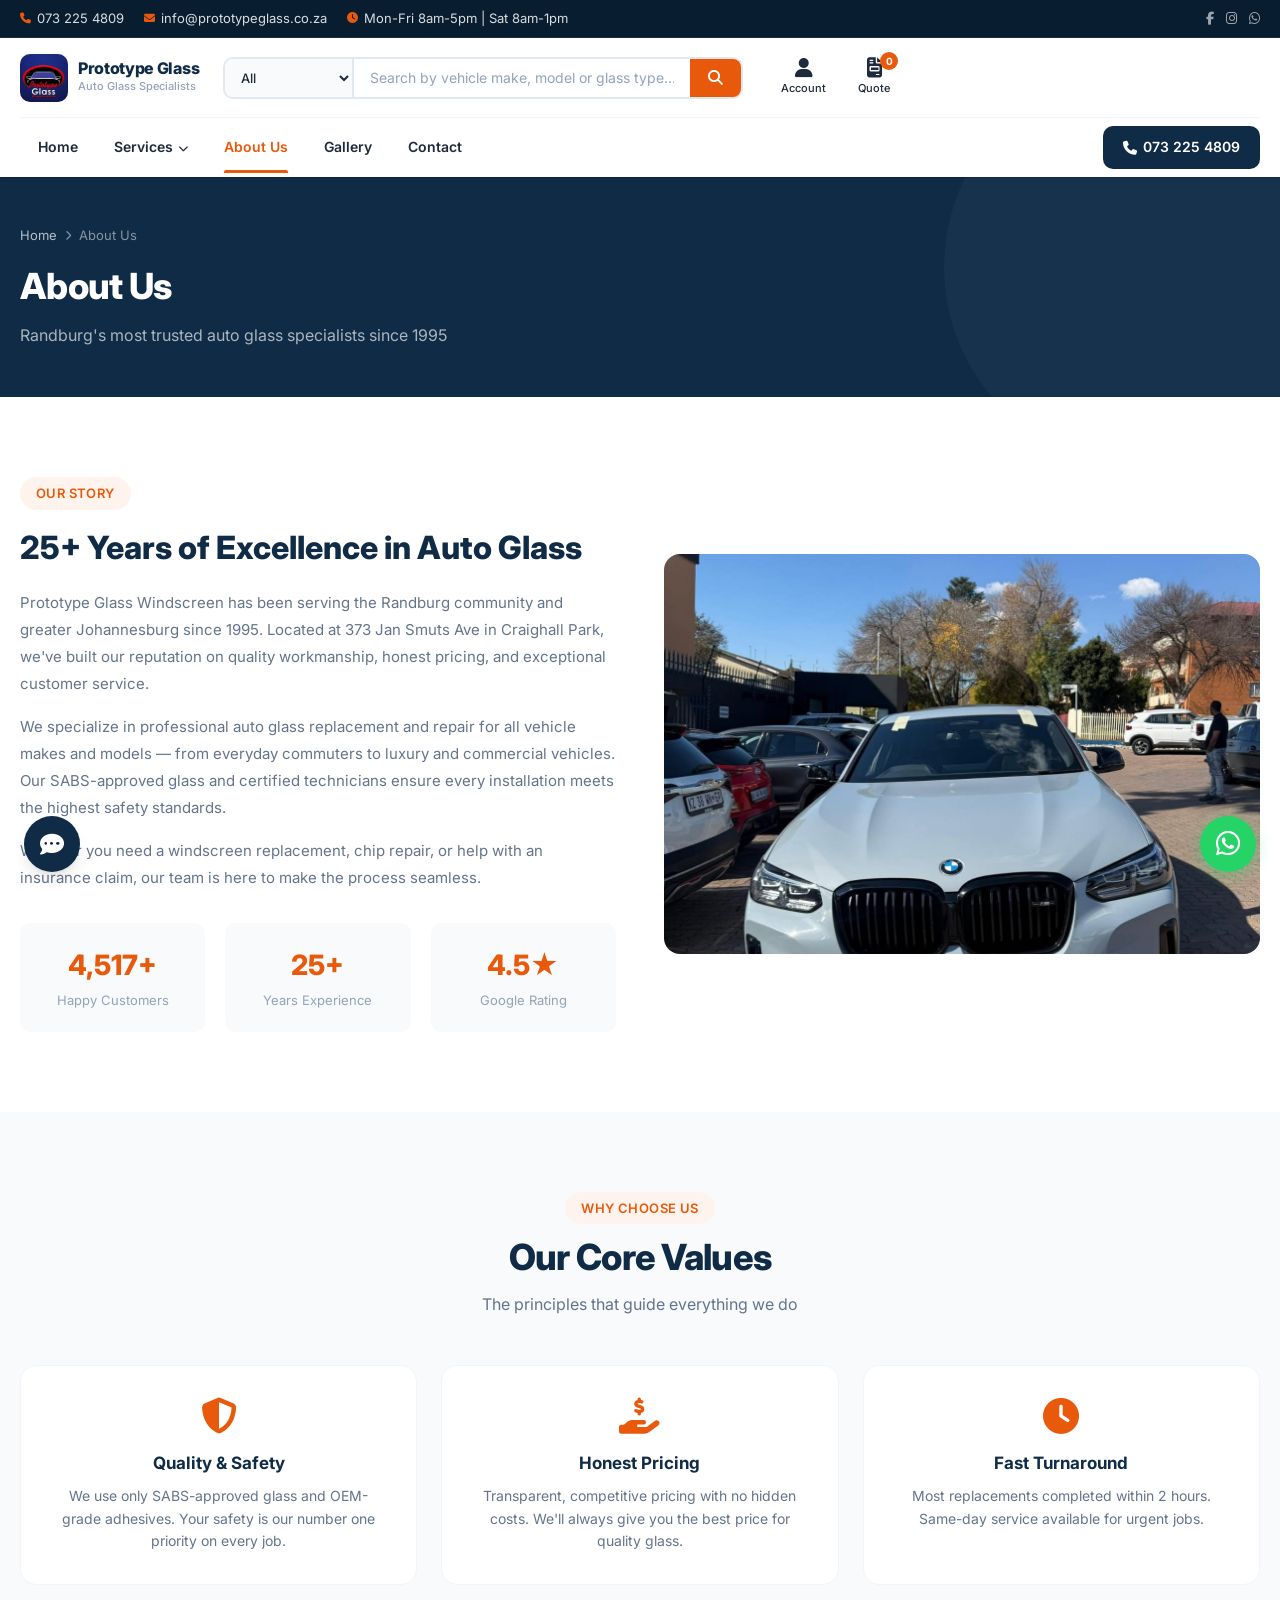
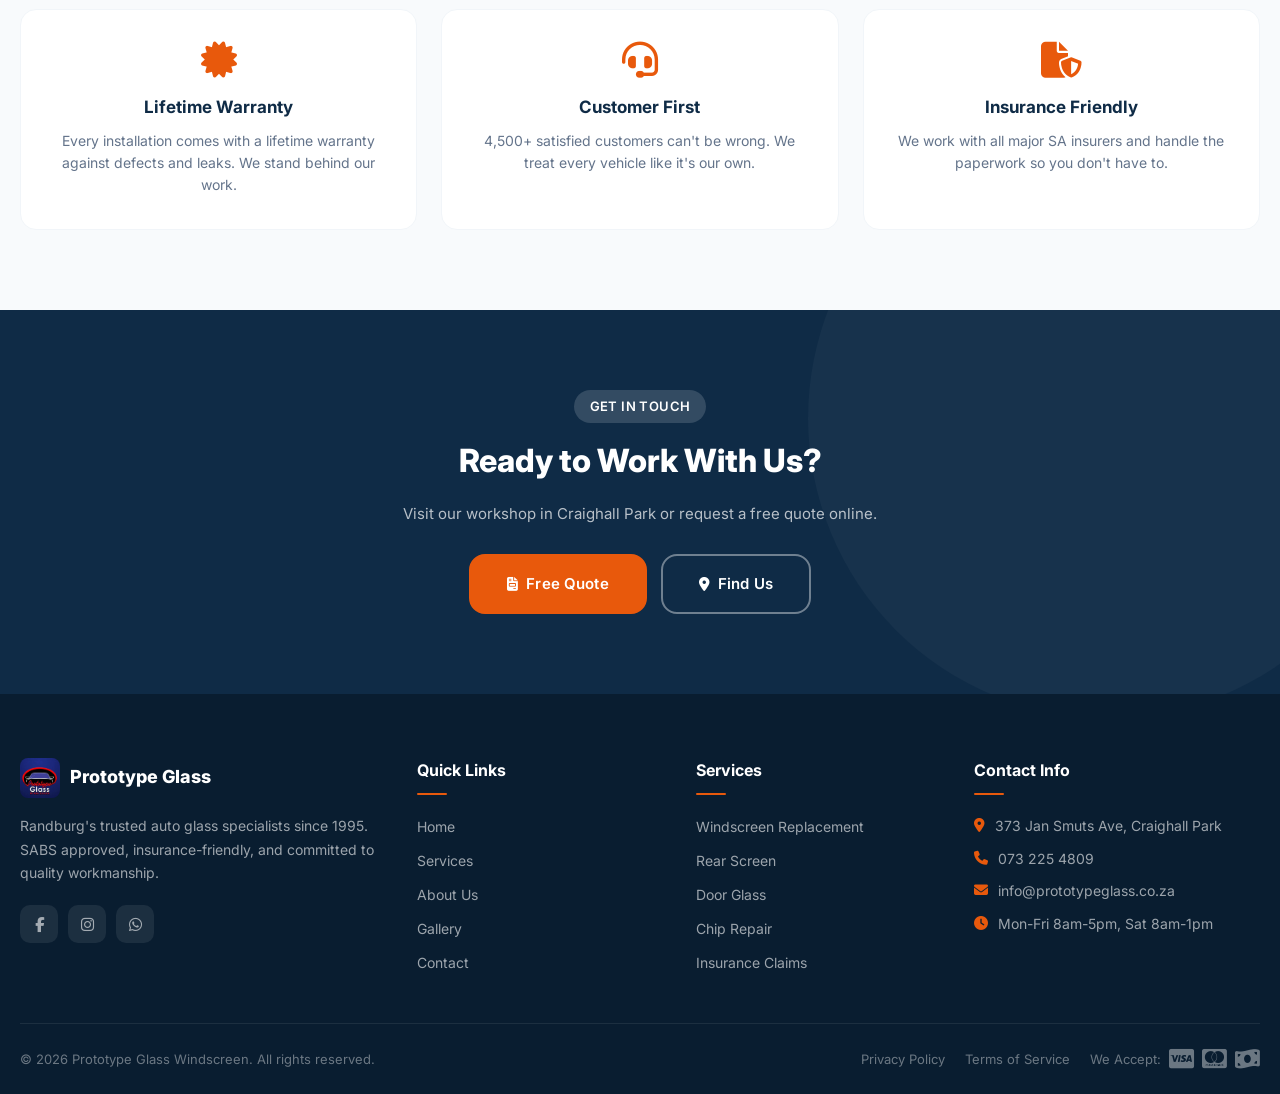
==== commit ce58c411: "commmit new look" ====
--- a/about.html
+++ b/about.html
@@ -223,6 +223,24 @@
 
     <button id="scrollTop" class="scroll-top"><i class="fas fa-chevron-up"></i></button>
     <a href="https://wa.me/27732254809" class="whatsapp-float" target="_blank"><i class="fab fa-whatsapp"></i></a>
+
+    <!-- Chatbot -->
+    <button id="chatbotToggle" class="chatbot-toggle" aria-label="Open chat">
+        <i class="fas fa-comment-dots chatbot-open-icon"></i>
+        <i class="fas fa-times chatbot-close-icon"></i>
+    </button>
+    <div id="chatbotWindow" class="chatbot-window">
+        <div class="chatbot-header">
+            <div class="chatbot-header-avatar"><i class="fas fa-headset"></i></div>
+            <div class="chatbot-header-info">
+                <h4>Prototype Glass</h4>
+                <p>Get a quick quote</p>
+            </div>
+        </div>
+        <div id="chatbotBody" class="chatbot-body"></div>
+        <div id="chatbotFooter" class="chatbot-footer"></div>
+    </div>
+
     <script src="js/main.js"></script>
 </body>
 </html>
--- a/css/styles.css
+++ b/css/styles.css
@@ -2460,3 +2460,234 @@
     .hero h1 { font-size: 28px; }
     .hero-badge-top { flex-direction: column; }
 }
+
+/* ============================================
+   CHATBOT - Lead Pre-Qualification
+   ============================================ */
+.chatbot-toggle {
+    position: fixed;
+    bottom: 28px;
+    left: 24px;
+    width: 56px;
+    height: 56px;
+    border-radius: 50%;
+    background: var(--primary);
+    color: #fff;
+    display: flex;
+    align-items: center;
+    justify-content: center;
+    font-size: 24px;
+    border: none;
+    cursor: pointer;
+    box-shadow: var(--shadow-lg);
+    z-index: 1000;
+    transition: var(--transition);
+}
+
+.chatbot-toggle:hover {
+    background: var(--primary-light);
+    transform: scale(1.1);
+}
+
+.chatbot-toggle .chatbot-close-icon { display: none; }
+.chatbot-toggle.active .chatbot-open-icon { display: none; }
+.chatbot-toggle.active .chatbot-close-icon { display: inline; }
+
+.chatbot-window {
+    position: fixed;
+    bottom: 96px;
+    left: 24px;
+    width: 360px;
+    max-height: 520px;
+    background: var(--bg);
+    border-radius: var(--radius-lg);
+    box-shadow: var(--shadow-xl);
+    z-index: 1000;
+    display: flex;
+    flex-direction: column;
+    overflow: hidden;
+    opacity: 0;
+    transform: translateY(20px) scale(0.95);
+    pointer-events: none;
+    transition: opacity 0.3s ease, transform 0.3s ease;
+}
+
+.chatbot-window.open {
+    opacity: 1;
+    transform: translateY(0) scale(1);
+    pointer-events: auto;
+}
+
+.chatbot-header {
+    background: var(--primary);
+    color: #fff;
+    padding: 16px 20px;
+    display: flex;
+    align-items: center;
+    gap: 12px;
+}
+
+.chatbot-header-avatar {
+    width: 40px;
+    height: 40px;
+    border-radius: 50%;
+    background: var(--accent);
+    display: flex;
+    align-items: center;
+    justify-content: center;
+    font-size: 18px;
+    flex-shrink: 0;
+}
+
+.chatbot-header-info h4 {
+    font-size: 14px;
+    font-weight: 600;
+    margin-bottom: 2px;
+}
+
+.chatbot-header-info p {
+    font-size: 12px;
+    opacity: 0.8;
+}
+
+.chatbot-body {
+    flex: 1;
+    overflow-y: auto;
+    padding: 16px;
+    display: flex;
+    flex-direction: column;
+    gap: 12px;
+    max-height: 380px;
+}
+
+.chat-message {
+    max-width: 85%;
+    padding: 10px 14px;
+    border-radius: 14px;
+    font-size: 13px;
+    line-height: 1.5;
+    animation: chatFadeIn 0.3s ease;
+}
+
+@keyframes chatFadeIn {
+    from { opacity: 0; transform: translateY(8px); }
+    to { opacity: 1; transform: translateY(0); }
+}
+
+.chat-message.bot {
+    align-self: flex-start;
+    background: var(--bg-dark);
+    color: var(--text);
+    border-bottom-left-radius: 4px;
+}
+
+.chat-message.user {
+    align-self: flex-end;
+    background: var(--primary);
+    color: #fff;
+    border-bottom-right-radius: 4px;
+}
+
+.chat-options {
+    display: flex;
+    flex-wrap: wrap;
+    gap: 8px;
+    animation: chatFadeIn 0.3s ease;
+}
+
+.chat-option-btn {
+    padding: 8px 14px;
+    border: 1.5px solid var(--primary);
+    background: transparent;
+    color: var(--primary);
+    border-radius: 20px;
+    font-size: 12px;
+    font-family: var(--font);
+    font-weight: 500;
+    cursor: pointer;
+    transition: var(--transition);
+}
+
+.chat-option-btn:hover {
+    background: var(--primary);
+    color: #fff;
+}
+
+.chat-input-area {
+    display: flex;
+    gap: 8px;
+    animation: chatFadeIn 0.3s ease;
+}
+
+.chat-input-area input {
+    flex: 1;
+    padding: 10px 14px;
+    border: 1.5px solid var(--border);
+    border-radius: 20px;
+    font-size: 13px;
+    font-family: var(--font);
+    outline: none;
+    transition: var(--transition);
+}
+
+.chat-input-area input:focus {
+    border-color: var(--primary);
+}
+
+.chat-input-area button {
+    width: 38px;
+    height: 38px;
+    border-radius: 50%;
+    background: var(--primary);
+    color: #fff;
+    border: none;
+    cursor: pointer;
+    display: flex;
+    align-items: center;
+    justify-content: center;
+    font-size: 14px;
+    transition: var(--transition);
+    flex-shrink: 0;
+}
+
+.chat-input-area button:hover {
+    background: var(--primary-light);
+}
+
+.chatbot-footer {
+    padding: 12px 16px;
+    border-top: 1px solid var(--border);
+    min-height: 60px;
+    display: flex;
+    align-items: center;
+}
+
+.chatbot-restart {
+    padding: 6px 14px;
+    background: transparent;
+    border: 1px solid var(--border);
+    border-radius: 16px;
+    font-size: 12px;
+    font-family: var(--font);
+    color: var(--text-light);
+    cursor: pointer;
+    transition: var(--transition);
+}
+
+.chatbot-restart:hover {
+    border-color: var(--primary);
+    color: var(--primary);
+}
+
+@media (max-width: 480px) {
+    .chatbot-window {
+        width: calc(100vw - 32px);
+        left: 16px;
+        bottom: 88px;
+        max-height: 70vh;
+    }
+    .chatbot-toggle {
+        bottom: 20px;
+        left: 16px;
+    }
+}
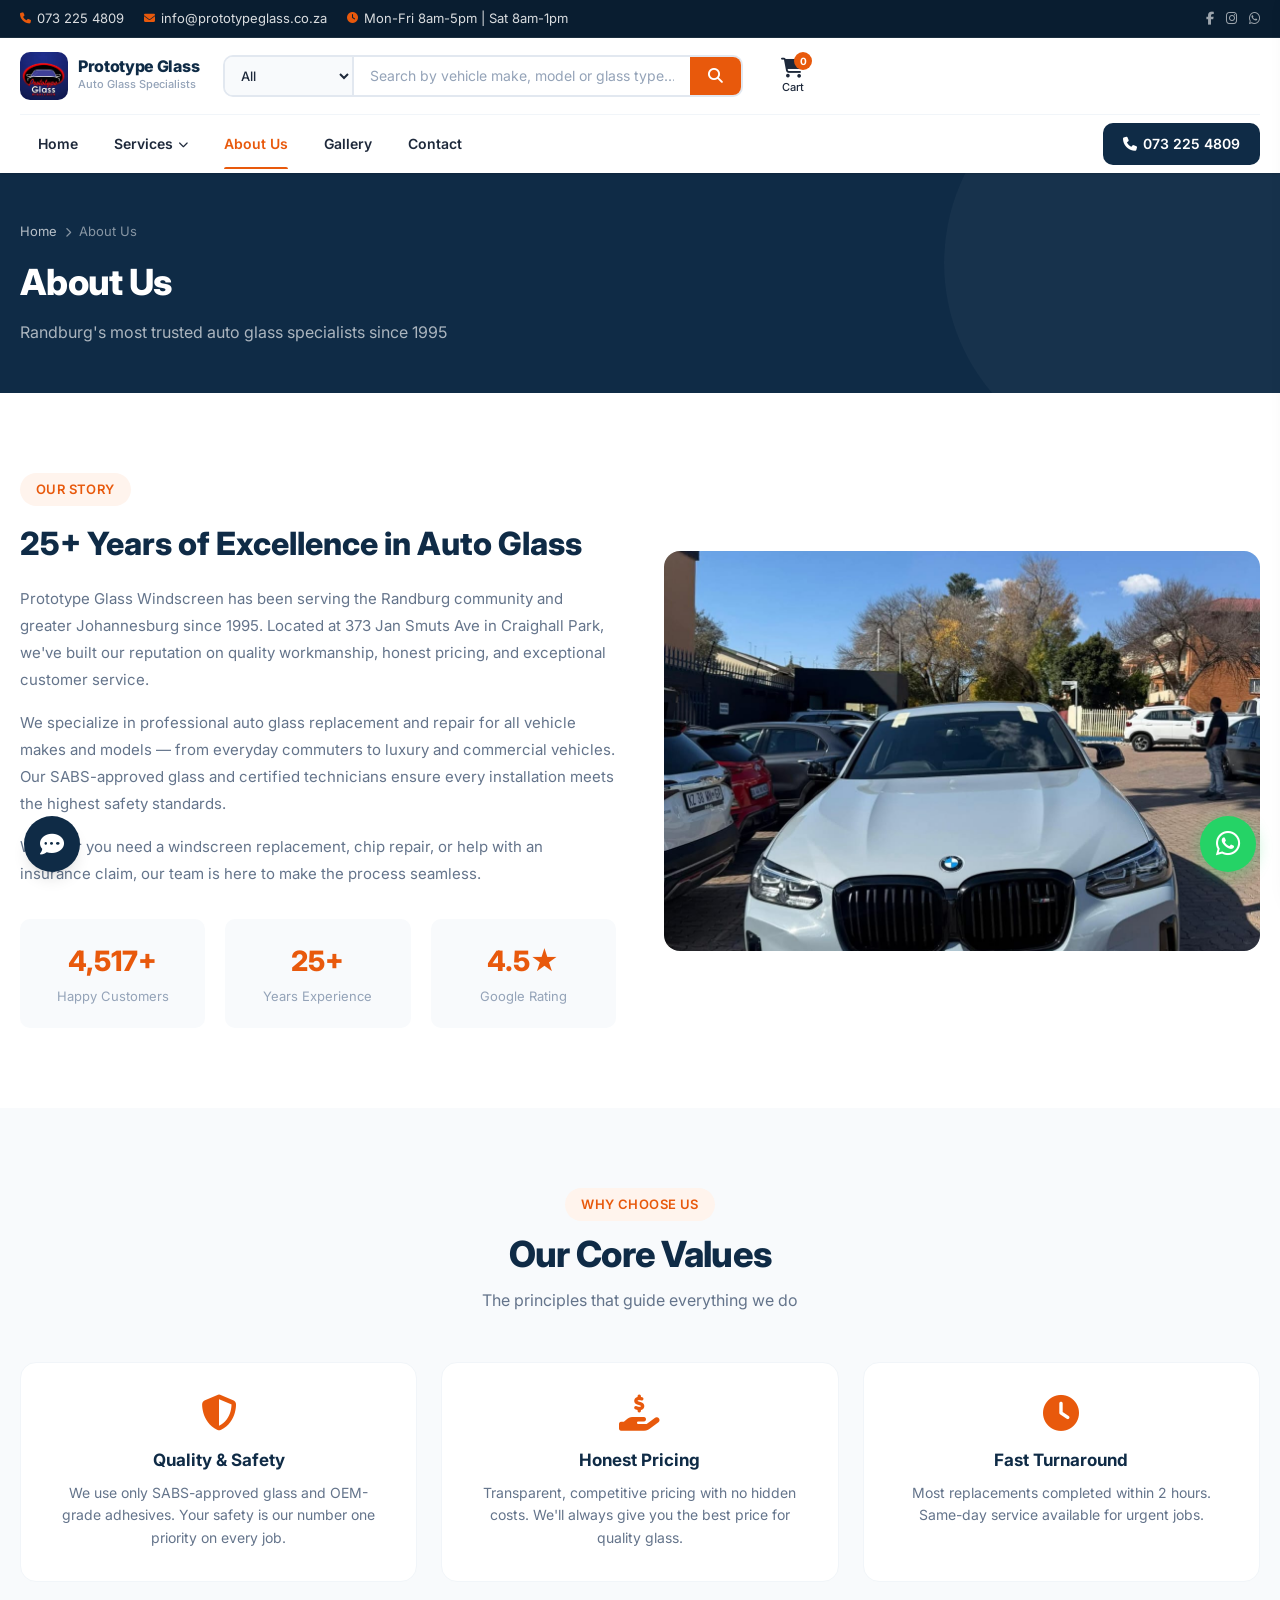
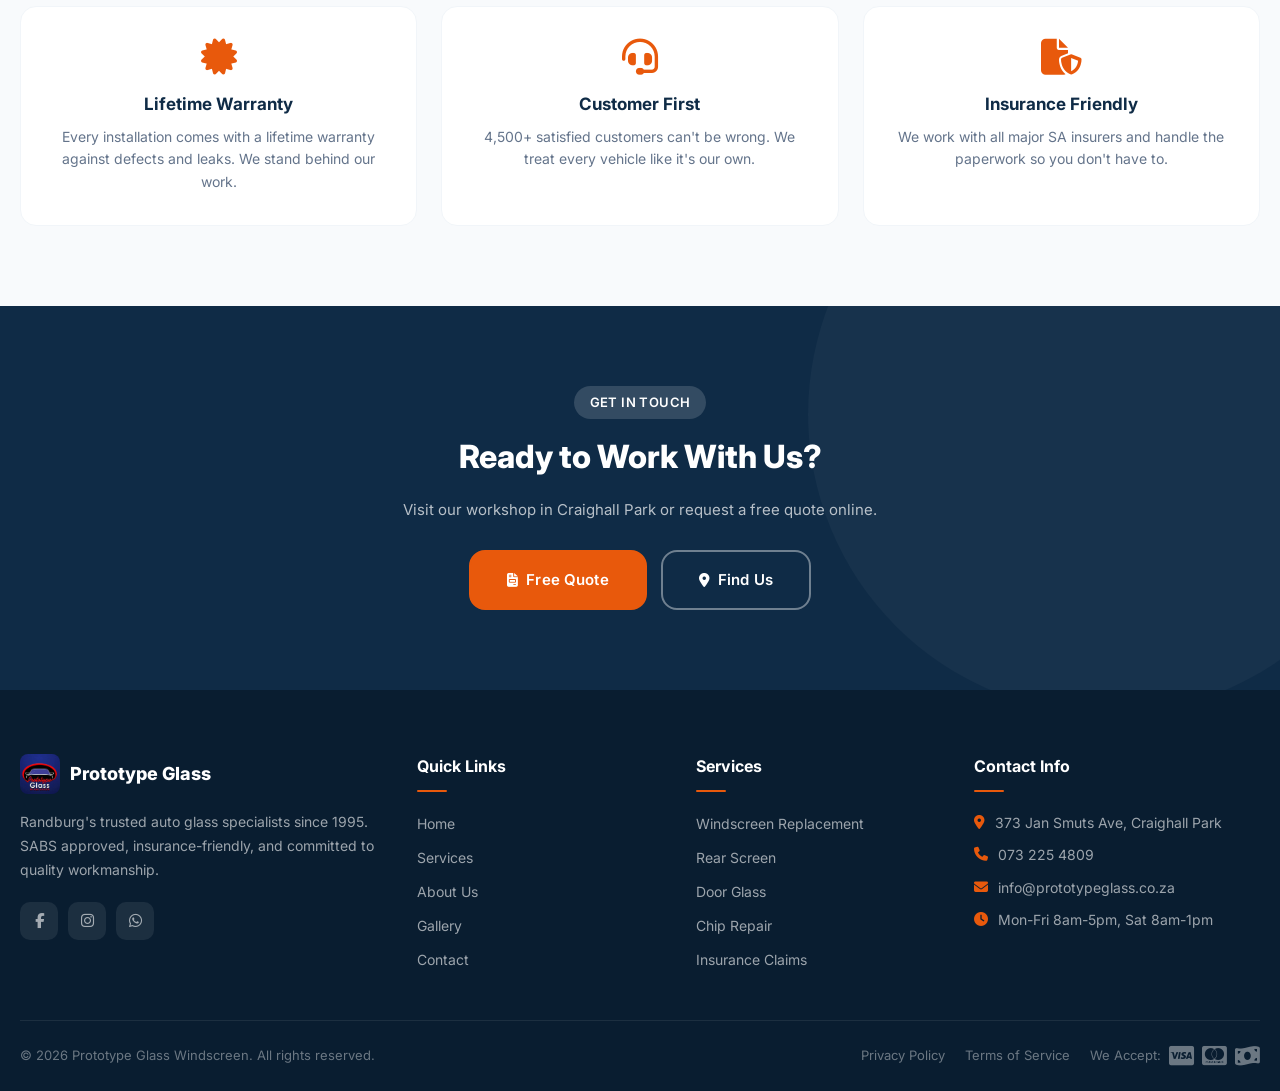
==== commit 9dea3f8b: "commmit new look" ====
--- a/about.html
+++ b/about.html
@@ -58,8 +58,7 @@
                     <div class="search-results" id="searchResults"></div>
                 </div>
                 <div class="nav-actions">
-                    <a href="contact.html" class="nav-action-btn"><i class="fas fa-user"></i><span>Account</span></a>
-                    <a href="index.html#quote" class="nav-action-btn nav-quote-btn"><i class="fas fa-file-invoice"></i><span>Quote</span><span class="quote-count" id="quoteCount">0</span></a>
+                    <button class="nav-action-btn nav-cart-btn" title="Cart" id="cartToggleBtn"><i class="fas fa-shopping-cart"></i><span>Cart</span><span class="cart-count" id="cartCount">0</span></button>
                 </div>
                 <button class="mobile-toggle" id="mobileToggle" aria-label="Menu"><span></span><span></span><span></span></button>
             </div>
@@ -222,6 +221,36 @@
     </footer>
 
     <button id="scrollTop" class="scroll-top"><i class="fas fa-chevron-up"></i></button>
+
+    <!-- Cart Drawer -->
+    <div class="cart-overlay" id="cartOverlay"></div>
+    <div class="cart-drawer" id="cartDrawer">
+        <div class="cart-drawer-header">
+            <h3><i class="fas fa-shopping-cart"></i> Your Cart</h3>
+            <button class="cart-drawer-close" id="cartDrawerClose"><i class="fas fa-times"></i></button>
+        </div>
+        <div class="cart-drawer-body" id="cartDrawerBody">
+            <div class="cart-empty" id="cartEmpty">
+                <i class="fas fa-cart-plus"></i>
+                <p>Your cart is empty</p>
+                <span>Add services from our product listings</span>
+            </div>
+            <div class="cart-items" id="cartItems"></div>
+        </div>
+        <div class="cart-drawer-footer" id="cartDrawerFooter">
+            <div class="cart-total">
+                <span>Items:</span>
+                <strong id="cartTotalCount">0</strong>
+            </div>
+            <a href="index.html#quote" class="btn btn-primary btn-block cart-checkout-btn" id="cartCheckoutBtn">
+                <i class="fas fa-paper-plane"></i> Request Quote for All
+            </a>
+            <button class="cart-clear-btn" id="cartClearBtn">
+                <i class="fas fa-trash"></i> Clear Cart
+            </button>
+        </div>
+    </div>
+
     <a href="https://wa.me/27732254809" class="whatsapp-float" target="_blank"><i class="fab fa-whatsapp"></i></a>
 
     <!-- Chatbot -->
--- a/css/styles.css
+++ b/css/styles.css
@@ -415,9 +415,15 @@
     background: var(--accent-light);
 }
 
-.nav-quote-btn { position: relative; }
-
-.quote-count {
+.nav-cart-btn {
+    position: relative;
+    background: none;
+    border: none;
+    cursor: pointer;
+    font-family: var(--font);
+}
+
+.cart-count {
     position: absolute;
     top: 2px;
     right: 6px;
@@ -431,6 +437,204 @@
     display: flex;
     align-items: center;
     justify-content: center;
+}
+
+/* Cart Drawer */
+.cart-overlay {
+    position: fixed;
+    inset: 0;
+    background: rgba(0,0,0,0.5);
+    z-index: 9998;
+    opacity: 0;
+    pointer-events: none;
+    transition: opacity 0.3s ease;
+}
+
+.cart-overlay.open {
+    opacity: 1;
+    pointer-events: auto;
+}
+
+.cart-drawer {
+    position: fixed;
+    top: 0;
+    right: -400px;
+    width: 380px;
+    max-width: 90vw;
+    height: 100%;
+    background: var(--bg);
+    z-index: 9999;
+    display: flex;
+    flex-direction: column;
+    box-shadow: -4px 0 24px rgba(0,0,0,0.15);
+    transition: right 0.35s cubic-bezier(0.4, 0, 0.2, 1);
+}
+
+.cart-drawer.open {
+    right: 0;
+}
+
+.cart-drawer-header {
+    display: flex;
+    align-items: center;
+    justify-content: space-between;
+    padding: 18px 20px;
+    border-bottom: 1px solid var(--border);
+    background: var(--primary);
+    color: #fff;
+}
+
+.cart-drawer-header h3 {
+    font-size: 16px;
+    font-weight: 600;
+    display: flex;
+    align-items: center;
+    gap: 8px;
+}
+
+.cart-drawer-close {
+    background: none;
+    border: none;
+    color: #fff;
+    font-size: 18px;
+    cursor: pointer;
+    padding: 4px;
+    opacity: 0.8;
+    transition: var(--transition);
+}
+
+.cart-drawer-close:hover {
+    opacity: 1;
+}
+
+.cart-drawer-body {
+    flex: 1;
+    overflow-y: auto;
+    padding: 16px;
+}
+
+.cart-empty {
+    text-align: center;
+    padding: 48px 20px;
+    color: var(--text-muted);
+}
+
+.cart-empty i {
+    font-size: 48px;
+    margin-bottom: 12px;
+    color: var(--border);
+}
+
+.cart-empty p {
+    font-size: 16px;
+    font-weight: 600;
+    color: var(--text-light);
+    margin-bottom: 4px;
+}
+
+.cart-empty span {
+    font-size: 13px;
+}
+
+.cart-items {
+    display: flex;
+    flex-direction: column;
+    gap: 10px;
+}
+
+.cart-item {
+    display: flex;
+    align-items: center;
+    justify-content: space-between;
+    padding: 12px 14px;
+    background: var(--bg-light);
+    border-radius: var(--radius);
+    border: 1px solid var(--border-light);
+    animation: chatFadeIn 0.3s ease;
+}
+
+.cart-item-info {
+    flex: 1;
+}
+
+.cart-item-info h4 {
+    font-size: 13px;
+    font-weight: 600;
+    color: var(--text);
+    margin-bottom: 2px;
+}
+
+.cart-item-info span {
+    font-size: 12px;
+    color: var(--text-light);
+}
+
+.cart-item-price {
+    font-size: 14px;
+    font-weight: 700;
+    color: var(--accent);
+    margin-right: 12px;
+    white-space: nowrap;
+}
+
+.cart-item-remove {
+    background: none;
+    border: none;
+    color: var(--text-muted);
+    cursor: pointer;
+    font-size: 14px;
+    padding: 4px;
+    transition: var(--transition);
+}
+
+.cart-item-remove:hover {
+    color: #dc2626;
+}
+
+.cart-drawer-footer {
+    padding: 16px;
+    border-top: 1px solid var(--border);
+    display: flex;
+    flex-direction: column;
+    gap: 10px;
+}
+
+.cart-total {
+    display: flex;
+    justify-content: space-between;
+    align-items: center;
+    font-size: 15px;
+    padding-bottom: 8px;
+    border-bottom: 1px solid var(--border-light);
+}
+
+.cart-total strong {
+    font-size: 16px;
+    color: var(--primary);
+}
+
+.cart-checkout-btn {
+    text-align: center;
+    display: flex;
+    align-items: center;
+    justify-content: center;
+    gap: 8px;
+}
+
+.cart-clear-btn {
+    background: none;
+    border: none;
+    color: var(--text-muted);
+    font-size: 12px;
+    font-family: var(--font);
+    cursor: pointer;
+    padding: 6px;
+    transition: var(--transition);
+    text-align: center;
+}
+
+.cart-clear-btn:hover {
+    color: #dc2626;
 }
 
 /* Mobile Toggle */
